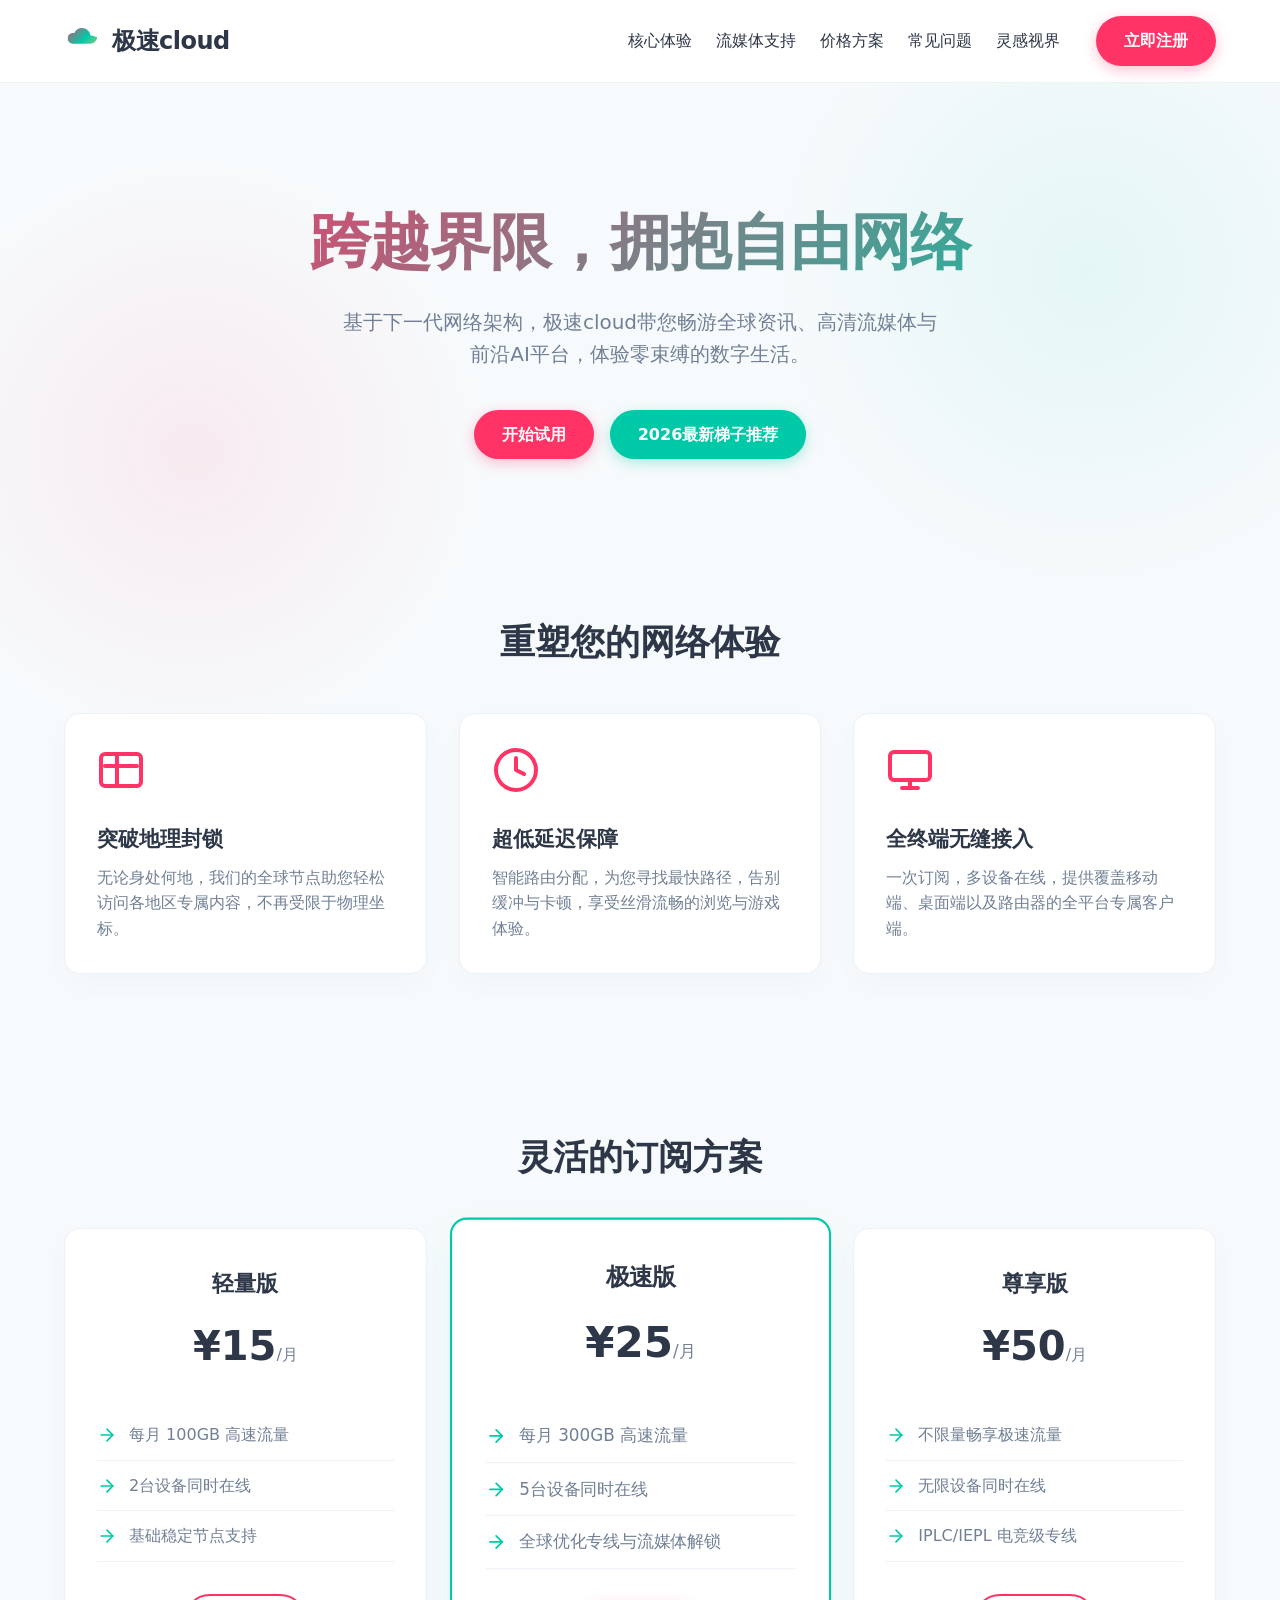
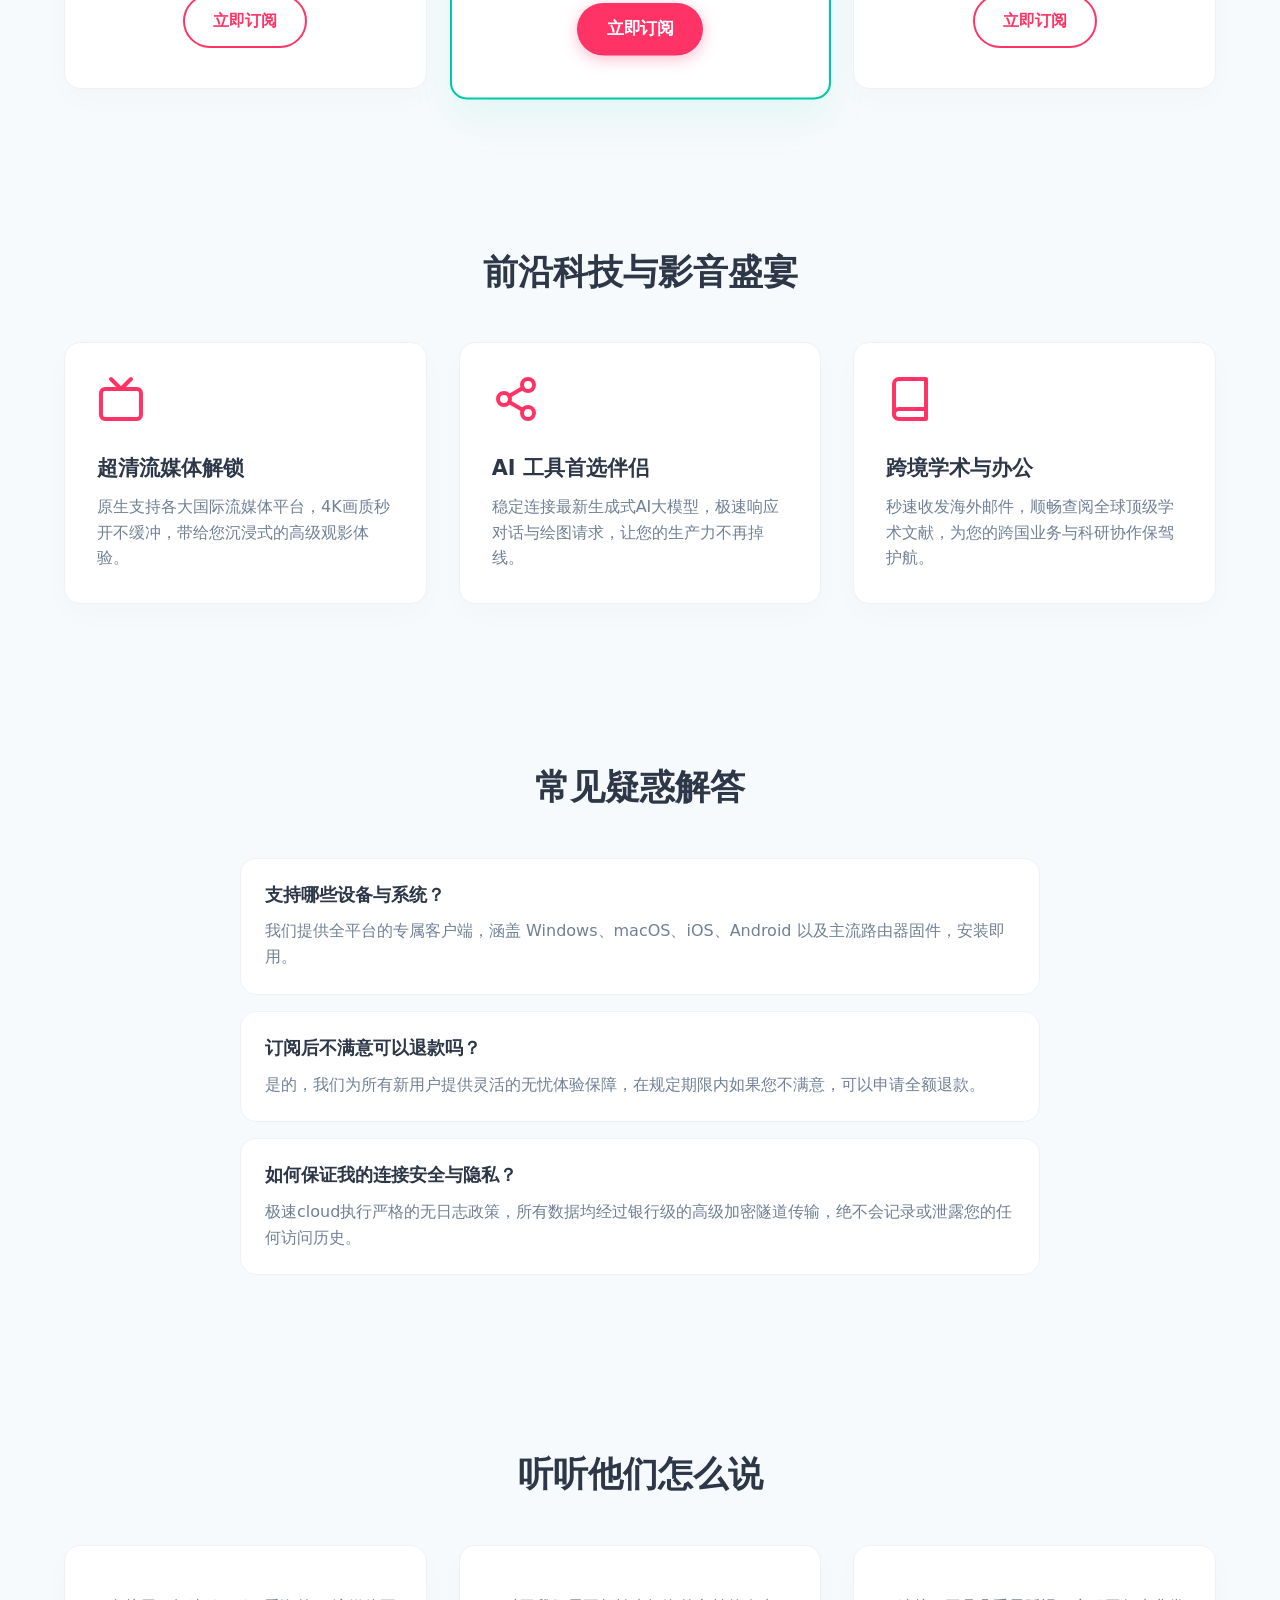
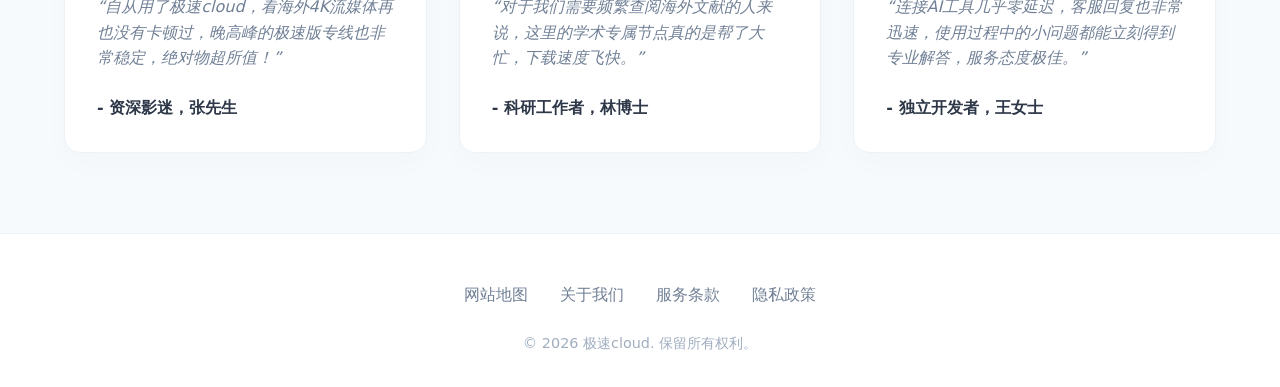
==== index.html @ dab324eb "Initial commit: 极速cloud SEO optimized landing page" ====
<!DOCTYPE html>
<html lang="zh-CN">
<head>
    <meta charset="UTF-8">
    <meta name="viewport" content="width=device-width, initial-scale=1.0">
    <title>极速cloud：全场景覆盖的科学上网利器 | 彻底解锁你的数字生活</title>
    <link rel="stylesheet" href="style.css">
    <meta name="description" content="一键跨越网络边界！极速cloud专为流媒体与跨境冲浪打造，提供全天候稳定的网络加速与网页极速秒开体验。无论刷剧还是跨国办公，这都是你不容错过的宝藏机场推荐。">
    <meta name="keywords" content="极速cloud, 网络加速, 极速秒开, 机场推荐">
    <meta property="og:title" content="极速cloud：全场景覆盖的科学上网利器 | 彻底解锁你的数字生活">
    <meta property="og:description" content="一键跨越网络边界！极速cloud专为流媒体与跨境冲浪打造，提供全天候稳定的网络加速与网页极速秒开体验。无论刷剧还是跨国办公，这都是你不容错过的宝藏机场推荐。">
    <meta property="og:type" content="website">
    <meta property="og:image" content="https://jisicloudyun.lol/logo.png">
    <script type="application/ld+json">
    {
      "@context": "https://schema.org/",
      "@type": "Product",
      "name": "极速cloud",
      "description": "一键跨越网络边界！极速cloud专为流媒体与跨境冲浪打造，提供全天候稳定的网络加速与网页极速秒开体验。无论刷剧还是跨国办公，这都是你不容错过的宝藏机场推荐。",
      "brand": {
        "@type": "Brand",
        "name": "极速cloud"
      }
    }
    </script>
</head>
<body>
        <header>
        <a href="index.html" class="logo">
           <svg width="36" height="36" viewBox="0 0 100 100">
             <defs>
               <linearGradient id="cloudGrad" x1="0%" y1="0%" x2="100%" y2="100%">
                 <stop offset="0%" stop-color="#FF3366" />
                 <stop offset="50%" stop-color="#00C9A7" />
                 <stop offset="100%" stop-color="#FFD166" />
               </linearGradient>
               <clipPath id="cloudClip">
                 <path d="M73.5,35c-1.5-12-11.5-21-23.5-21c-9.5,0-18,5.5-21.5,14c-1-0.5-2-0.5-3.5-0.5c-8.5,0-15,6.5-15,15c0,8.5,6.5,15,15,15h47.5c11,0,20-9,20-20C92.5,42.5,84,35,73.5,35z"/>
               </clipPath>
             </defs>
             <rect width="100" height="100" fill="url(#cloudGrad)" clip-path="url(#cloudClip)" />
           </svg>
           <span>极速cloud</span>
        </a>
        <nav>
            <a href="index.html#features" class="nav-link">核心体验</a>
            <a href="index.html#streaming" class="nav-link">流媒体支持</a>
            <a href="index.html#pricing" class="nav-link">价格方案</a>
            <a href="index.html#faq" class="nav-link">常见问题</a>
            <a href="news.html" class="nav-link">灵感视界</a>
        </nav>
        <a href="https://ww012.twilightaff.com/#/?code=A56DH1Af" rel="nofollow" target="_blank" class="btn-primary header-cta">立即注册</a>
    </header>

    <main>
        <!-- 1. Hero -->
        <section class="hero">
            <h1>跨越界限，拥抱自由网络</h1>
            <p>基于下一代网络架构，极速cloud带您畅游全球资讯、高清流媒体与前沿AI平台，体验零束缚的数字生活。</p>
            <div class="hero-actions">
                <a href="https://ww012.twilightaff.com/#/?code=A56DH1Af" rel="nofollow" target="_blank" class="btn-primary">开始试用</a>
                <a href="https://tizilab.net/paihang/" target="_blank" class="btn-secondary">2026最新梯子推荐</a>
            </div>
        </section>

        <!-- 2. Core advantages -->
        <section id="features" class="features">
            <h2>重塑您的网络体验</h2>
            <div class="card-grid">
                <div class="card">
                    <svg viewBox="0 0 24 24" fill="none" stroke="currentColor" stroke-width="2" stroke-linecap="round" stroke-linejoin="round" class="icon"><path d="M4 4h16c1.1 0 2 .9 2 2v12c0 1.1-.9 2-2 2H4c-1.1 0-2-.9-2-2V6c0-1.1.9-2 2-2z"/><path d="M4 10h16"/><path d="M10 4v16"/></svg>
                    <h3>突破地理封锁</h3>
                    <p>无论身处何地，我们的全球节点助您轻松访问各地区专属内容，不再受限于物理坐标。</p>
                </div>
                <div class="card">
                    <svg viewBox="0 0 24 24" fill="none" stroke="currentColor" stroke-width="2" stroke-linecap="round" stroke-linejoin="round" class="icon"><circle cx="12" cy="12" r="10"/><polyline points="12 6 12 12 16 14"/></svg>
                    <h3>超低延迟保障</h3>
                    <p>智能路由分配，为您寻找最快路径，告别缓冲与卡顿，享受丝滑流畅的浏览与游戏体验。</p>
                </div>
                <div class="card">
                    <svg viewBox="0 0 24 24" fill="none" stroke="currentColor" stroke-width="2" stroke-linecap="round" stroke-linejoin="round" class="icon"><rect x="2" y="3" width="20" height="14" rx="2" ry="2"/><line x1="8" y1="21" x2="16" y2="21"/><line x1="12" y1="17" x2="12" y2="21"/></svg>
                    <h3>全终端无缝接入</h3>
                    <p>一次订阅，多设备在线，提供覆盖移动端、桌面端以及路由器的全平台专属客户端。</p>
                </div>
            </div>
        </section>

        <!-- 3. Pricing table -->
        <section id="pricing" class="pricing">
            <h2>灵活的订阅方案</h2>
            <div class="pricing-grid">
                <div class="pricing-card">
                    <h3>轻量版</h3>
                    <div class="price">¥15<span>/月</span></div>
                    <ul>
                        <li><svg class="list-icon" viewBox="0 0 24 24" fill="none" stroke="currentColor" stroke-width="2" stroke-linecap="round" stroke-linejoin="round"><line x1="5" y1="12" x2="19" y2="12"/><polyline points="12 5 19 12 12 19"/></svg> 每月 100GB 高速流量</li>
                        <li><svg class="list-icon" viewBox="0 0 24 24" fill="none" stroke="currentColor" stroke-width="2" stroke-linecap="round" stroke-linejoin="round"><line x1="5" y1="12" x2="19" y2="12"/><polyline points="12 5 19 12 12 19"/></svg> 2台设备同时在线</li>
                        <li><svg class="list-icon" viewBox="0 0 24 24" fill="none" stroke="currentColor" stroke-width="2" stroke-linecap="round" stroke-linejoin="round"><line x1="5" y1="12" x2="19" y2="12"/><polyline points="12 5 19 12 12 19"/></svg> 基础稳定节点支持</li>
                    </ul>
                    <a href="https://ww012.twilightaff.com/#/?code=A56DH1Af" rel="nofollow" target="_blank" class="btn-outline">立即订阅</a>
                </div>
                <div class="pricing-card featured">
                    <h3>极速版</h3>
                    <div class="price">¥25<span>/月</span></div>
                    <ul>
                        <li><svg class="list-icon" viewBox="0 0 24 24" fill="none" stroke="currentColor" stroke-width="2" stroke-linecap="round" stroke-linejoin="round"><line x1="5" y1="12" x2="19" y2="12"/><polyline points="12 5 19 12 12 19"/></svg> 每月 300GB 高速流量</li>
                        <li><svg class="list-icon" viewBox="0 0 24 24" fill="none" stroke="currentColor" stroke-width="2" stroke-linecap="round" stroke-linejoin="round"><line x1="5" y1="12" x2="19" y2="12"/><polyline points="12 5 19 12 12 19"/></svg> 5台设备同时在线</li>
                        <li><svg class="list-icon" viewBox="0 0 24 24" fill="none" stroke="currentColor" stroke-width="2" stroke-linecap="round" stroke-linejoin="round"><line x1="5" y1="12" x2="19" y2="12"/><polyline points="12 5 19 12 12 19"/></svg> 全球优化专线与流媒体解锁</li>
                    </ul>
                    <a href="https://ww012.twilightaff.com/#/?code=A56DH1Af" rel="nofollow" target="_blank" class="btn-primary">立即订阅</a>
                </div>
                <div class="pricing-card">
                    <h3>尊享版</h3>
                    <div class="price">¥50<span>/月</span></div>
                    <ul>
                        <li><svg class="list-icon" viewBox="0 0 24 24" fill="none" stroke="currentColor" stroke-width="2" stroke-linecap="round" stroke-linejoin="round"><line x1="5" y1="12" x2="19" y2="12"/><polyline points="12 5 19 12 12 19"/></svg> 不限量畅享极速流量</li>
                        <li><svg class="list-icon" viewBox="0 0 24 24" fill="none" stroke="currentColor" stroke-width="2" stroke-linecap="round" stroke-linejoin="round"><line x1="5" y1="12" x2="19" y2="12"/><polyline points="12 5 19 12 12 19"/></svg> 无限设备同时在线</li>
                        <li><svg class="list-icon" viewBox="0 0 24 24" fill="none" stroke="currentColor" stroke-width="2" stroke-linecap="round" stroke-linejoin="round"><line x1="5" y1="12" x2="19" y2="12"/><polyline points="12 5 19 12 12 19"/></svg> IPLC/IEPL 电竞级专线</li>
                    </ul>
                    <a href="https://ww012.twilightaff.com/#/?code=A56DH1Af" rel="nofollow" target="_blank" class="btn-outline">立即订阅</a>
                </div>
            </div>
        </section>

        <!-- 4. Streaming & AI support -->
        <section id="streaming" class="support-ecosystem">
            <h2>前沿科技与影音盛宴</h2>
            <div class="card-grid">
                <div class="card">
                    <svg viewBox="0 0 24 24" fill="none" stroke="currentColor" stroke-width="2" stroke-linecap="round" stroke-linejoin="round" class="icon"><rect x="2" y="7" width="20" height="15" rx="2" ry="2"/><polyline points="17 2 12 7 7 2"/></svg>
                    <h3>超清流媒体解锁</h3>
                    <p>原生支持各大国际流媒体平台，4K画质秒开不缓冲，带给您沉浸式的高级观影体验。</p>
                </div>
                <div class="card">
                    <svg viewBox="0 0 24 24" fill="none" stroke="currentColor" stroke-width="2" stroke-linecap="round" stroke-linejoin="round" class="icon"><circle cx="18" cy="5" r="3"/><circle cx="6" cy="12" r="3"/><circle cx="18" cy="19" r="3"/><line x1="8.59" y1="13.51" x2="15.42" y2="17.49"/><line x1="15.41" y1="6.51" x2="8.59" y2="10.49"/></svg>
                    <h3>AI 工具首选伴侣</h3>
                    <p>稳定连接最新生成式AI大模型，极速响应对话与绘图请求，让您的生产力不再掉线。</p>
                </div>
                <div class="card">
                    <svg viewBox="0 0 24 24" fill="none" stroke="currentColor" stroke-width="2" stroke-linecap="round" stroke-linejoin="round" class="icon"><path d="M4 19.5A2.5 2.5 0 0 1 6.5 17H20"/><path d="M6.5 2H20v20H6.5A2.5 2.5 0 0 1 4 19.5v-15A2.5 2.5 0 0 1 6.5 2z"/></svg>
                    <h3>跨境学术与办公</h3>
                    <p>秒速收发海外邮件，顺畅查阅全球顶级学术文献，为您的跨国业务与科研协作保驾护航。</p>
                </div>
            </div>
        </section>

        <!-- 5. FAQ -->
        <section id="faq" class="faq">
            <h2>常见疑惑解答</h2>
            <div class="faq-list">
                <div class="faq-item">
                    <h4>支持哪些设备与系统？</h4>
                    <p>我们提供全平台的专属客户端，涵盖 Windows、macOS、iOS、Android 以及主流路由器固件，安装即用。</p>
                </div>
                <div class="faq-item">
                    <h4>订阅后不满意可以退款吗？</h4>
                    <p>是的，我们为所有新用户提供灵活的无忧体验保障，在规定期限内如果您不满意，可以申请全额退款。</p>
                </div>
                <div class="faq-item">
                    <h4>如何保证我的连接安全与隐私？</h4>
                    <p>极速cloud执行严格的无日志政策，所有数据均经过银行级的高级加密隧道传输，绝不会记录或泄露您的任何访问历史。</p>
                </div>
            </div>
        </section>

        <!-- 6. User Testimonials -->
        <section class="testimonials">
            <h2>听听他们怎么说</h2>
            <div class="card-grid">
                <div class="testimonial-card">
                    <p>“自从用了极速cloud，看海外4K流媒体再也没有卡顿过，晚高峰的极速版专线也非常稳定，绝对物超所值！”</p>
                    <div class="author">- 资深影迷，张先生</div>
                </div>
                <div class="testimonial-card">
                    <p>“对于我们需要频繁查阅海外文献的人来说，这里的学术专属节点真的是帮了大忙，下载速度飞快。”</p>
                    <div class="author">- 科研工作者，林博士</div>
                </div>
                <div class="testimonial-card">
                    <p>“连接AI工具几乎零延迟，客服回复也非常迅速，使用过程中的小问题都能立刻得到专业解答，服务态度极佳。”</p>
                    <div class="author">- 独立开发者，王女士</div>
                </div>
            </div>
        </section>
    </main>

    <!-- 7. Footer -->
    <footer>
        <div class="footer-links">
            <a href="sitemap.html">网站地图</a>
            <a href="about.html">关于我们</a>
            <a href="terms.html">服务条款</a>
            <a href="privacy.html">隐私政策</a>
        </div>
        <div class="footer-copy">
            &copy; 2026 极速cloud. 保留所有权利。
        </div>
    </footer>
</body>
</html>
---- style.css ----
:root {
  --primary: #FF3366;
  --primary-hover: #E62E5C;
  --secondary: #00C9A7;
  --secondary-hover: #00B395;
  --bg-gradient: radial-gradient(circle at 15% 50%, rgba(255, 51, 102, 0.08), transparent 25%),
                 radial-gradient(circle at 85% 30%, rgba(0, 201, 167, 0.08), transparent 25%);
  --surface: #FFFFFF;
  --text-main: #2D3748;
  --text-muted: #718096;
  --border: #EDF2F7;
  --radius: 16px;
  --radius-sm: 8px;
}

body {
  margin: 0;
  font-family: system-ui, -apple-system, BlinkMacSystemFont, "Segoe UI", Roboto, sans-serif;
  color: var(--text-main);
  background-color: #F7FAFC;
  background-image: var(--bg-gradient);
  background-attachment: fixed;
  line-height: 1.6;
  -webkit-font-smoothing: antialiased;
}

h1, h2, h3, h4 {
  margin-top: 0;
  line-height: 1.3;
}

a {
  text-decoration: none;
  color: var(--primary);
}

.btn-primary, .btn-secondary, .btn-outline {
  display: inline-flex;
  align-items: center;
  justify-content: center;
  padding: 12px 28px;
  border-radius: 9999px;
  font-weight: 600;
  transition: all 0.2s ease;
  cursor: pointer;
  border: none;
  font-size: 1rem;
}

.btn-primary {
  background-color: var(--primary);
  color: #FFF;
  box-shadow: 0 4px 14px rgba(255, 51, 102, 0.3);
}
.btn-primary:hover {
  background-color: var(--primary-hover);
  transform: translateY(-2px);
  color: #FFF;
}

.btn-secondary {
  background-color: var(--secondary);
  color: #FFF;
  box-shadow: 0 4px 14px rgba(0, 201, 167, 0.3);
}
.btn-secondary:hover {
  background-color: var(--secondary-hover);
  transform: translateY(-2px);
  color: #FFF;
}

.btn-outline {
  background-color: transparent;
  color: var(--primary);
  border: 2px solid var(--primary);
}
.btn-outline:hover {
  background-color: var(--primary);
  color: #FFF;
}

header {
  display: flex;
  align-items: center;
  padding: 16px 5%;
  background: var(--surface);
  position: sticky;
  top: 0;
  z-index: 9999;
  border-bottom: 1px solid var(--border);
  gap: 24px;
}

header .logo {
  margin-right: auto;
}

nav {
  display: flex;
  align-items: center;
  gap: 24px;
  margin-right: 12px;
}

nav .nav-link {
  color: var(--text-main);
  font-weight: 500;
  transition: color 0.2s ease;
}

nav .nav-link:hover {
  color: var(--primary);
}

.logo {
  display: flex;
  align-items: center;
  gap: 12px;
  font-size: 1.5rem;
  font-weight: 800;
  color: var(--text-main);
  letter-spacing: -0.5px;
}

main {
  padding: 0 5%;
  max-width: 1200px;
  margin: 0 auto;
}

section {
  padding: 80px 0;
}

section h2 {
  text-align: center;
  font-size: 2.2rem;
  margin-bottom: 48px;
}

.hero {
  text-align: center;
  padding: 120px 0 80px;
}
.hero h1 {
  font-size: 3.8rem;
  margin-bottom: 24px;
  background: linear-gradient(135deg, var(--primary), var(--secondary));
  -webkit-background-clip: text;
  -webkit-text-fill-color: transparent;
  letter-spacing: -1px;
}
.hero p {
  font-size: 1.25rem;
  color: var(--text-muted);
  max-width: 600px;
  margin: 0 auto 40px;
}
.hero-actions {
  display: flex;
  gap: 16px;
  justify-content: center;
  flex-wrap: wrap;
}

.card-grid {
  display: grid;
  grid-template-columns: repeat(auto-fit, minmax(280px, 1fr));
  gap: 32px;
}

.card, .testimonial-card {
  background: var(--surface);
  padding: 32px;
  border-radius: var(--radius);
  box-shadow: 0 10px 30px rgba(0,0,0,0.02);
  transition: transform 0.3s ease;
  border: 1px solid var(--border);
}
.card:hover {
  transform: translateY(-5px);
  box-shadow: 0 15px 35px rgba(0,0,0,0.05);
}
.card .icon {
  width: 48px;
  height: 48px;
  color: var(--primary);
  margin-bottom: 24px;
}
.card h3 {
  font-size: 1.3rem;
  margin-bottom: 12px;
}
.card p {
  color: var(--text-muted);
  margin: 0;
}

.pricing-grid {
  display: grid;
  grid-template-columns: repeat(auto-fit, minmax(300px, 1fr));
  gap: 32px;
  align-items: center;
}
.pricing-card {
  background: var(--surface);
  padding: 40px 32px;
  border-radius: var(--radius);
  text-align: center;
  box-shadow: 0 10px 30px rgba(0,0,0,0.02);
  border: 1px solid var(--border);
}
.pricing-card.featured {
  border: 2px solid var(--secondary);
  transform: scale(1.05);
  box-shadow: 0 20px 40px rgba(0, 201, 167, 0.08);
}
.pricing-card h3 {
  font-size: 1.4rem;
  margin-bottom: 16px;
}
.price {
  font-size: 2.5rem;
  font-weight: 800;
  margin-bottom: 32px;
  color: var(--text-main);
}
.price span {
  font-size: 1rem;
  color: var(--text-muted);
  font-weight: normal;
}
.pricing-card ul {
  list-style: none;
  padding: 0;
  margin: 0 0 32px 0;
  text-align: left;
}
.pricing-card li {
  padding: 12px 0;
  border-bottom: 1px solid var(--border);
  display: flex;
  align-items: center;
  gap: 12px;
  color: var(--text-muted);
}
.list-icon {
  width: 20px;
  height: 20px;
  color: var(--secondary);
  flex-shrink: 0;
}

.faq-list {
  max-width: 800px;
  margin: 0 auto;
}
.faq-item {
  background: var(--surface);
  padding: 24px;
  border-radius: var(--radius);
  margin-bottom: 16px;
  border: 1px solid var(--border);
}
.faq-item h4 {
  margin-bottom: 12px;
  font-size: 1.15rem;
}
.faq-item p {
  color: var(--text-muted);
  margin: 0;
}

.testimonial-card p {
  font-style: italic;
  margin-bottom: 24px;
  color: var(--text-muted);
}
.testimonial-card .author {
  font-weight: 600;
  color: var(--text-main);
}

footer {
  background: var(--surface);
  padding: 48px 5% 32px;
  text-align: center;
  border-top: 1px solid var(--border);
}
.footer-links {
  display: flex;
  justify-content: center;
  gap: 32px;
  margin-bottom: 24px;
  flex-wrap: wrap;
}
.footer-links a {
  color: var(--text-muted);
  font-weight: 500;
  transition: color 0.2s ease;
}
.footer-links a:hover {
  color: var(--primary);
}
.footer-copy {
  color: #A0AEC0;
  font-size: 0.9rem;
}

.page-header {
  text-align: center;
  padding: 80px 0 40px;
}
.page-header h1 {
  font-size: 2.8rem;
  margin-bottom: 16px;
}
.page-header p {
  font-size: 1.2rem;
  color: var(--text-muted);
}
.page-content {
  background: var(--surface);
  padding: 48px;
  border-radius: var(--radius);
  border: 1px solid var(--border);
  box-shadow: 0 10px 30px rgba(0,0,0,0.02);
  margin-bottom: 80px;
  max-width: 800px;
  margin-left: auto;
  margin-right: auto;
}
.page-content h2 {
  text-align: left;
  font-size: 1.5rem;
  margin: 32px 0 16px;
}
.page-content h2:first-child {
  margin-top: 0;
}
.page-content p {
  margin-bottom: 16px;
  color: var(--text-muted);
}
.page-content ul {
  margin-bottom: 24px;
  color: var(--text-muted);
  padding-left: 20px;
}
.page-content li {
  margin-bottom: 8px;
}

@media (max-width: 768px) {
  .hero h1 { font-size: 2.5rem; }
  .pricing-card.featured { transform: scale(1); }
  .hero-actions { flex-direction: column; }
  .btn-primary, .btn-secondary { width: 100%; }
  section { padding: 60px 0; }
  .page-content { padding: 32px 24px; }
  
  /* Mobile Header overrides */
  header {
    flex-wrap: wrap;
    padding: 12px 5%;
    gap: 12px;
  }
  header .logo {
    order: 1;
    margin-right: auto;
  }
  .header-cta {
    order: 2;
    padding: 8px 16px;
    font-size: 0.9rem;
    width: auto !important; /* override btn width 100% */
  }
  nav {
    order: 3;
    width: 100%;
    margin-right: 0;
    overflow-x: auto;
    white-space: nowrap;
    -webkit-overflow-scrolling: touch;
    padding-bottom: 8px;
    gap: 20px;
    justify-content: flex-start;
    scrollbar-width: none;
  }
  nav::-webkit-scrollbar {
    display: none;
  }
  nav .nav-link { 
    display: inline-block; 
  }
}
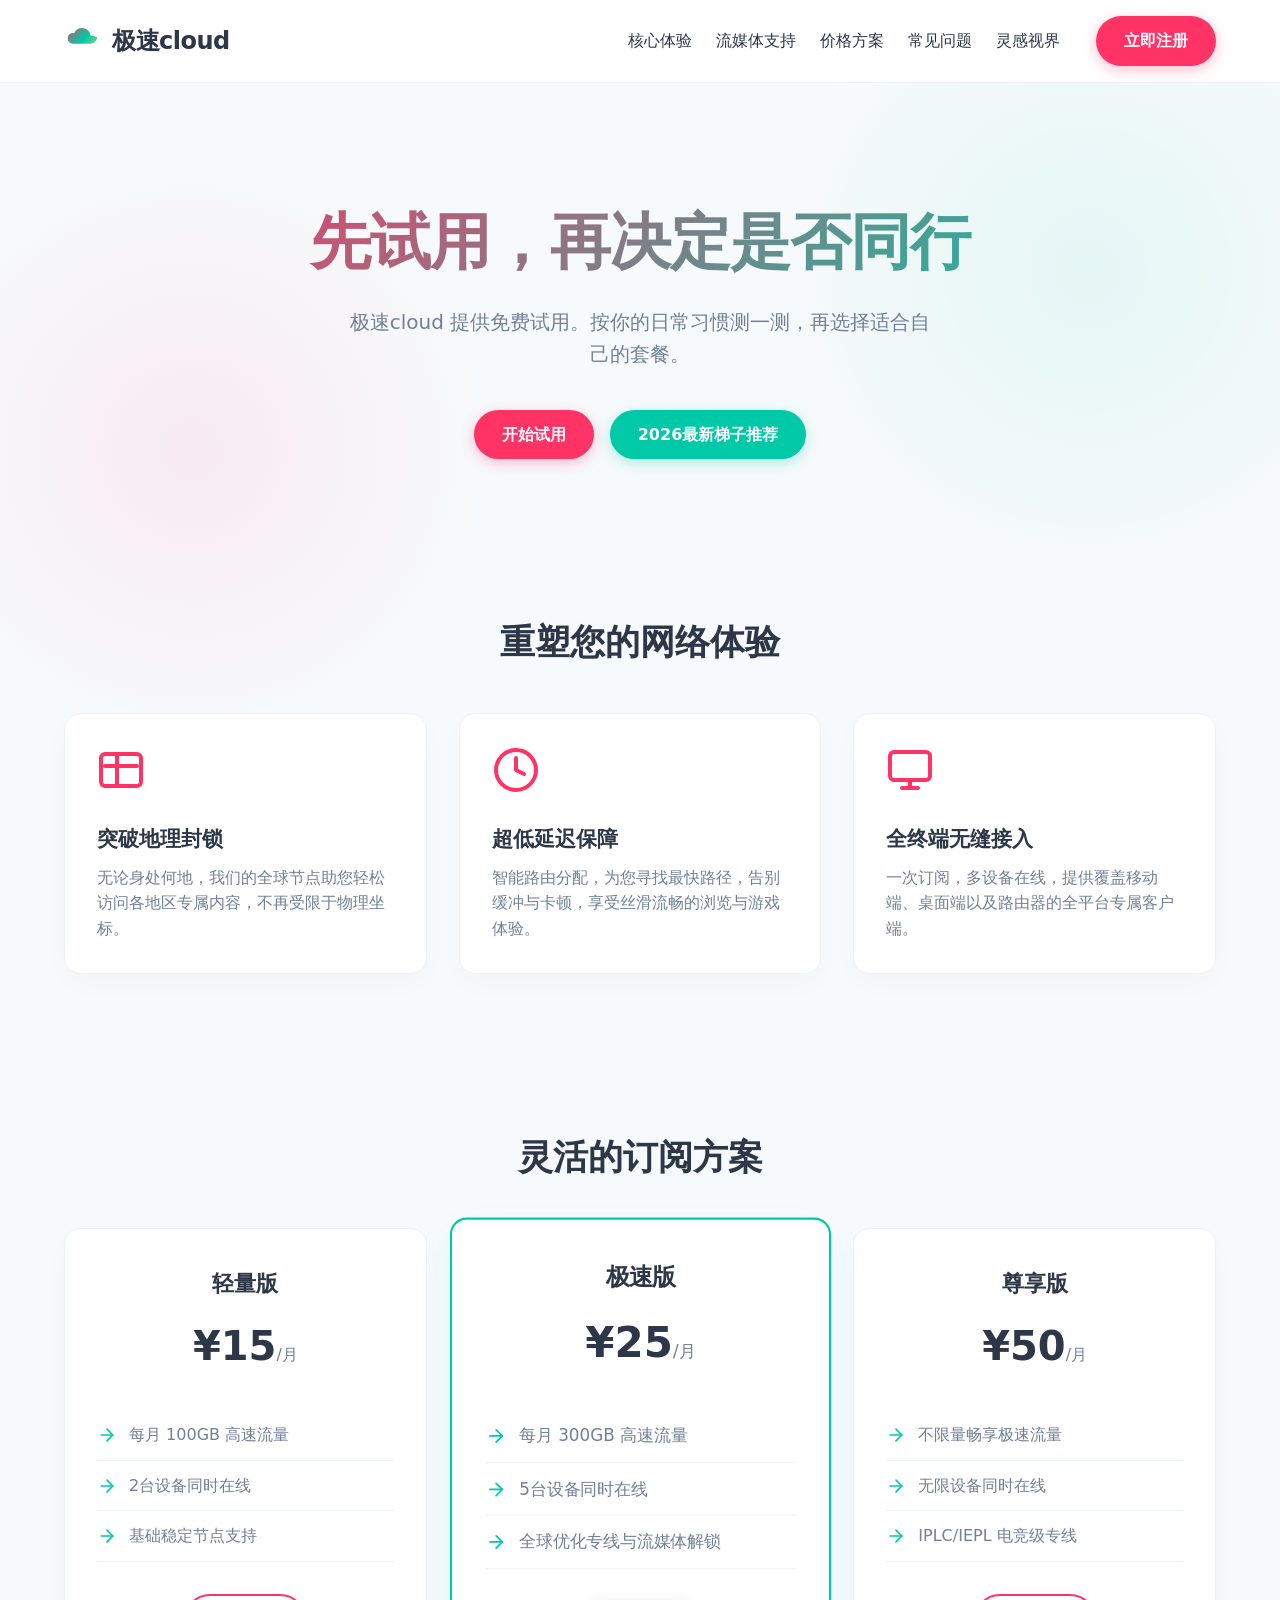
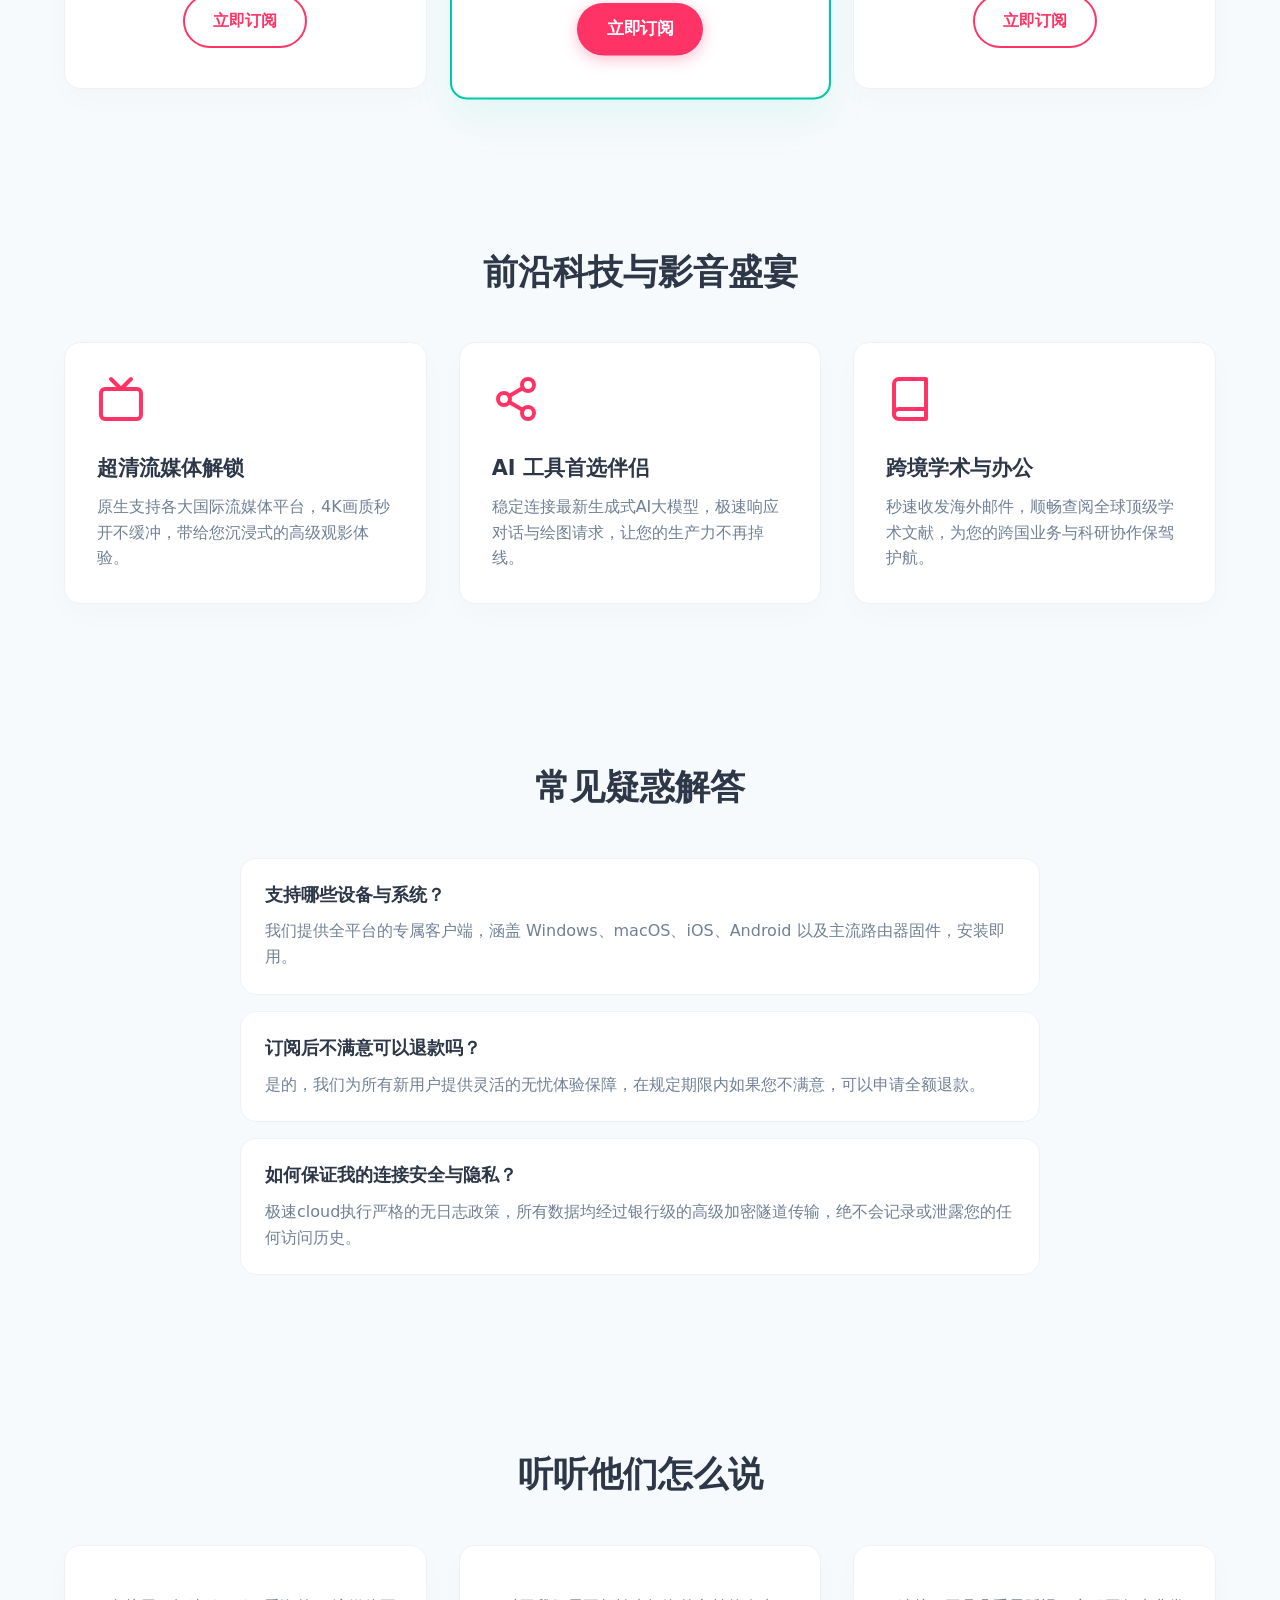
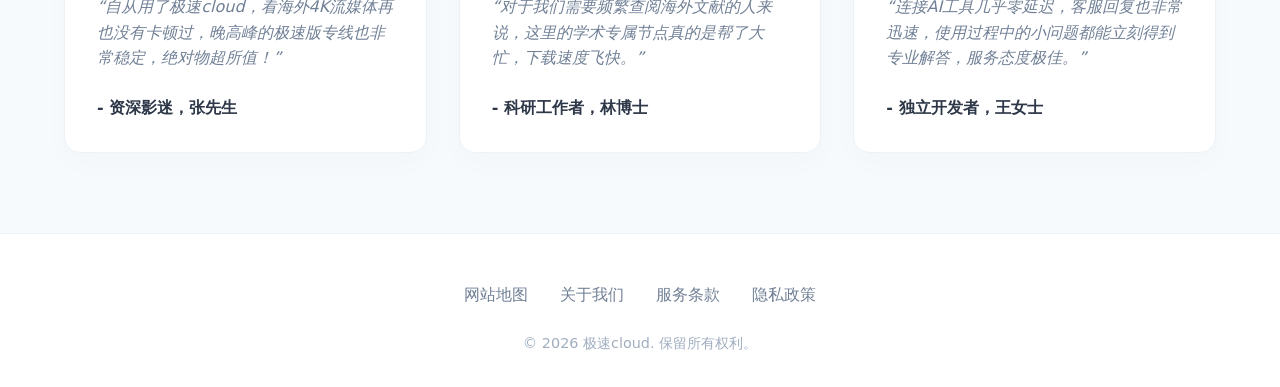
==== commit 845651a1: "Update blog hyperlinks to dajichang.mom" ====
--- a/index.html
+++ b/index.html
@@ -3,12 +3,12 @@
 <head>
     <meta charset="UTF-8">
     <meta name="viewport" content="width=device-width, initial-scale=1.0">
-    <title>极速cloud：全场景覆盖的科学上网利器 | 彻底解锁你的数字生活</title>
+    <title>极速cloud - 免费开始试用 | 生活、开发与安全实用指南</title>
     <link rel="stylesheet" href="style.css">
-    <meta name="description" content="一键跨越网络边界！极速cloud专为流媒体与跨境冲浪打造，提供全天候稳定的网络加速与网页极速秒开体验。无论刷剧还是跨国办公，这都是你不容错过的宝藏机场推荐。">
-    <meta name="keywords" content="极速cloud, 网络加速, 极速秒开, 机场推荐">
-    <meta property="og:title" content="极速cloud：全场景覆盖的科学上网利器 | 彻底解锁你的数字生活">
-    <meta property="og:description" content="一键跨越网络边界！极速cloud专为流媒体与跨境冲浪打造，提供全天候稳定的网络加速与网页极速秒开体验。无论刷剧还是跨国办公，这都是你不容错过的宝藏机场推荐。">
+    <meta name="description" content="极速cloud 提供多节点与免费试用。站内有 pip 与 conda 设置、手机流量搭配、公共设备安全、线上面试准备等实用指南。">
+    <meta name="keywords" content="极速cloud, 机场推荐, 免费试用, pip源, 手机流量, 公共设备安全, 线上面试">
+    <meta property="og:title" content="极速cloud - 免费开始试用 | 生活、开发与安全实用指南">
+    <meta property="og:description" content="极速cloud 提供多节点与免费试用。站内有 pip 与 conda 设置、手机流量搭配、公共设备安全、线上面试准备等实用指南。">
     <meta property="og:type" content="website">
     <meta property="og:image" content="https://jisicloudyun.lol/logo.png">
     <script type="application/ld+json">
@@ -55,11 +55,11 @@
     <main>
         <!-- 1. Hero -->
         <section class="hero">
-            <h1>跨越界限，拥抱自由网络</h1>
-            <p>基于下一代网络架构，极速cloud带您畅游全球资讯、高清流媒体与前沿AI平台，体验零束缚的数字生活。</p>
+            <h1>先试用，再决定是否同行</h1>
+            <p>极速cloud 提供免费试用。按你的日常习惯测一测，再选择适合自己的套餐。</p>
             <div class="hero-actions">
                 <a href="https://ww012.twilightaff.com/#/?code=A56DH1Af" rel="nofollow" target="_blank" class="btn-primary">开始试用</a>
-                <a href="https://tizilab.net/paihang/" target="_blank" class="btn-secondary">2026最新梯子推荐</a>
+                <a href="https://dajichang.mom/" target="_blank" class="btn-secondary">2026最新梯子推荐</a>
             </div>
         </section>
 
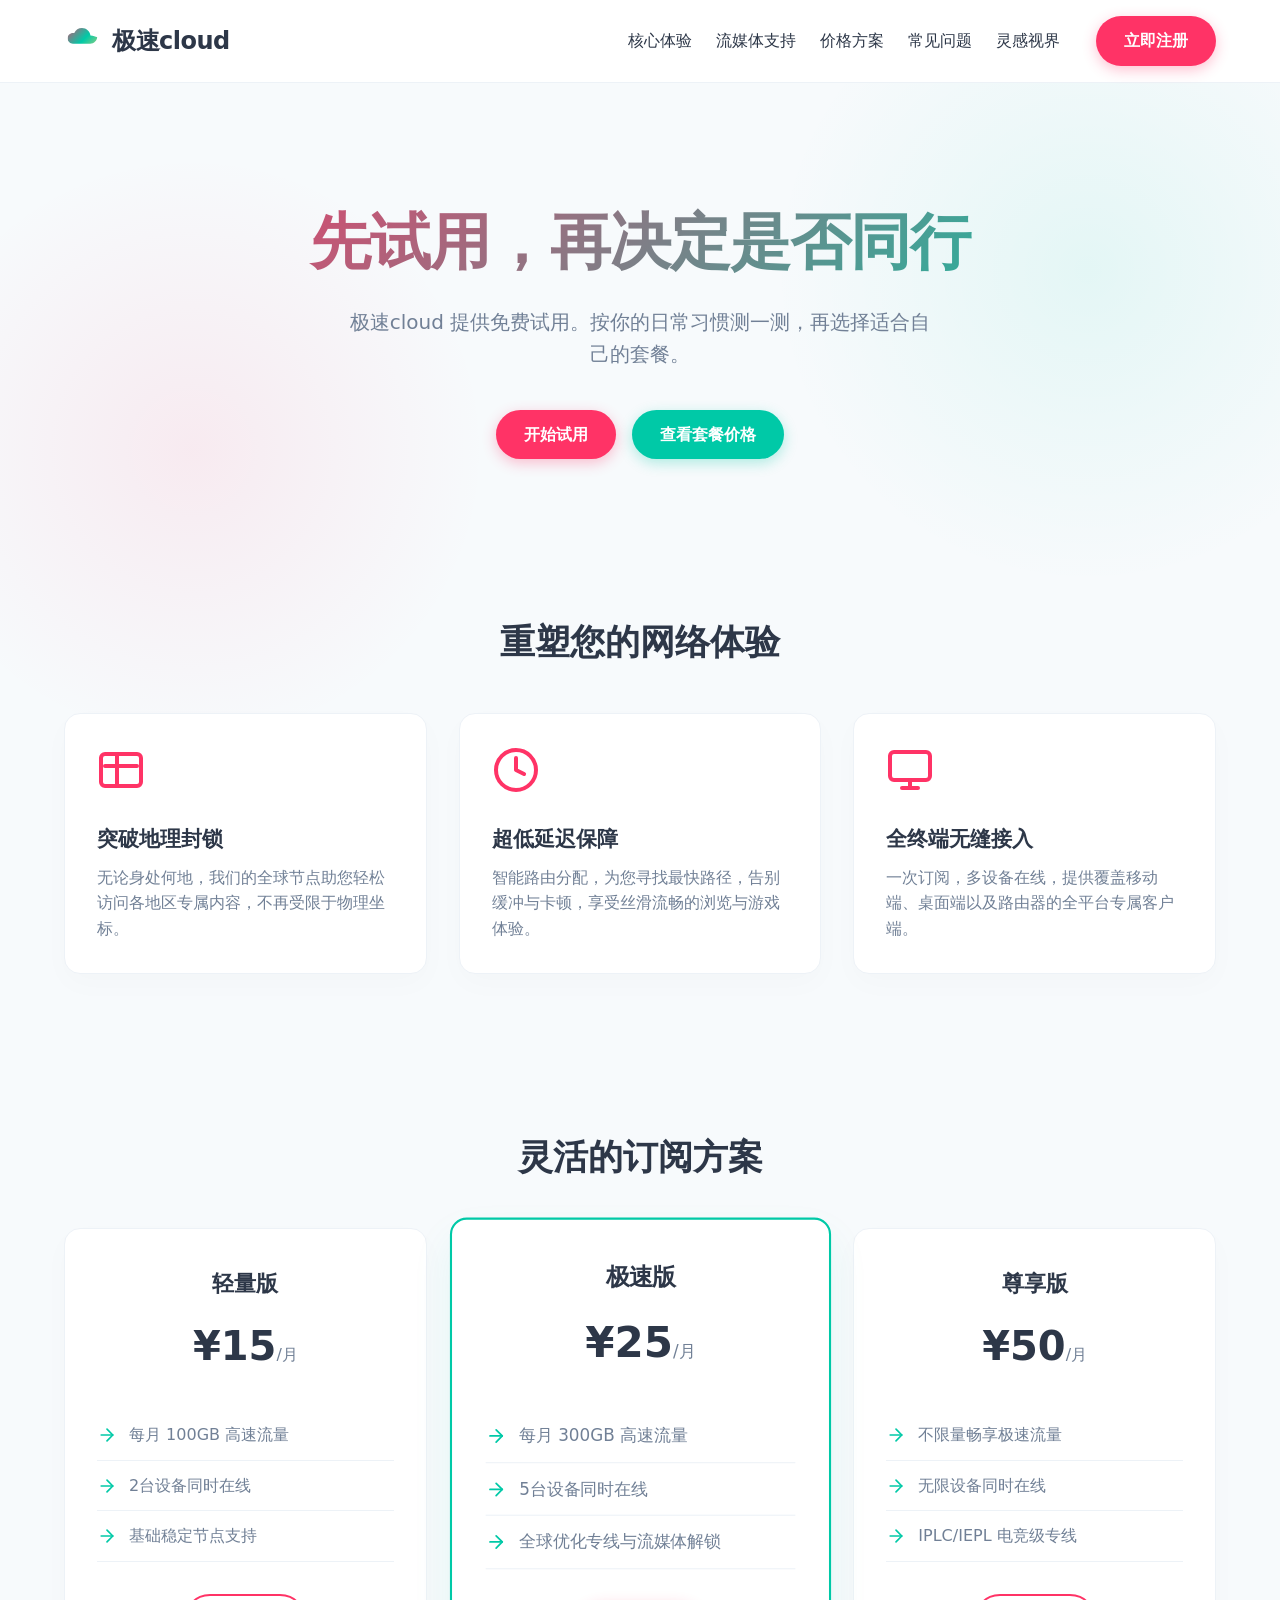
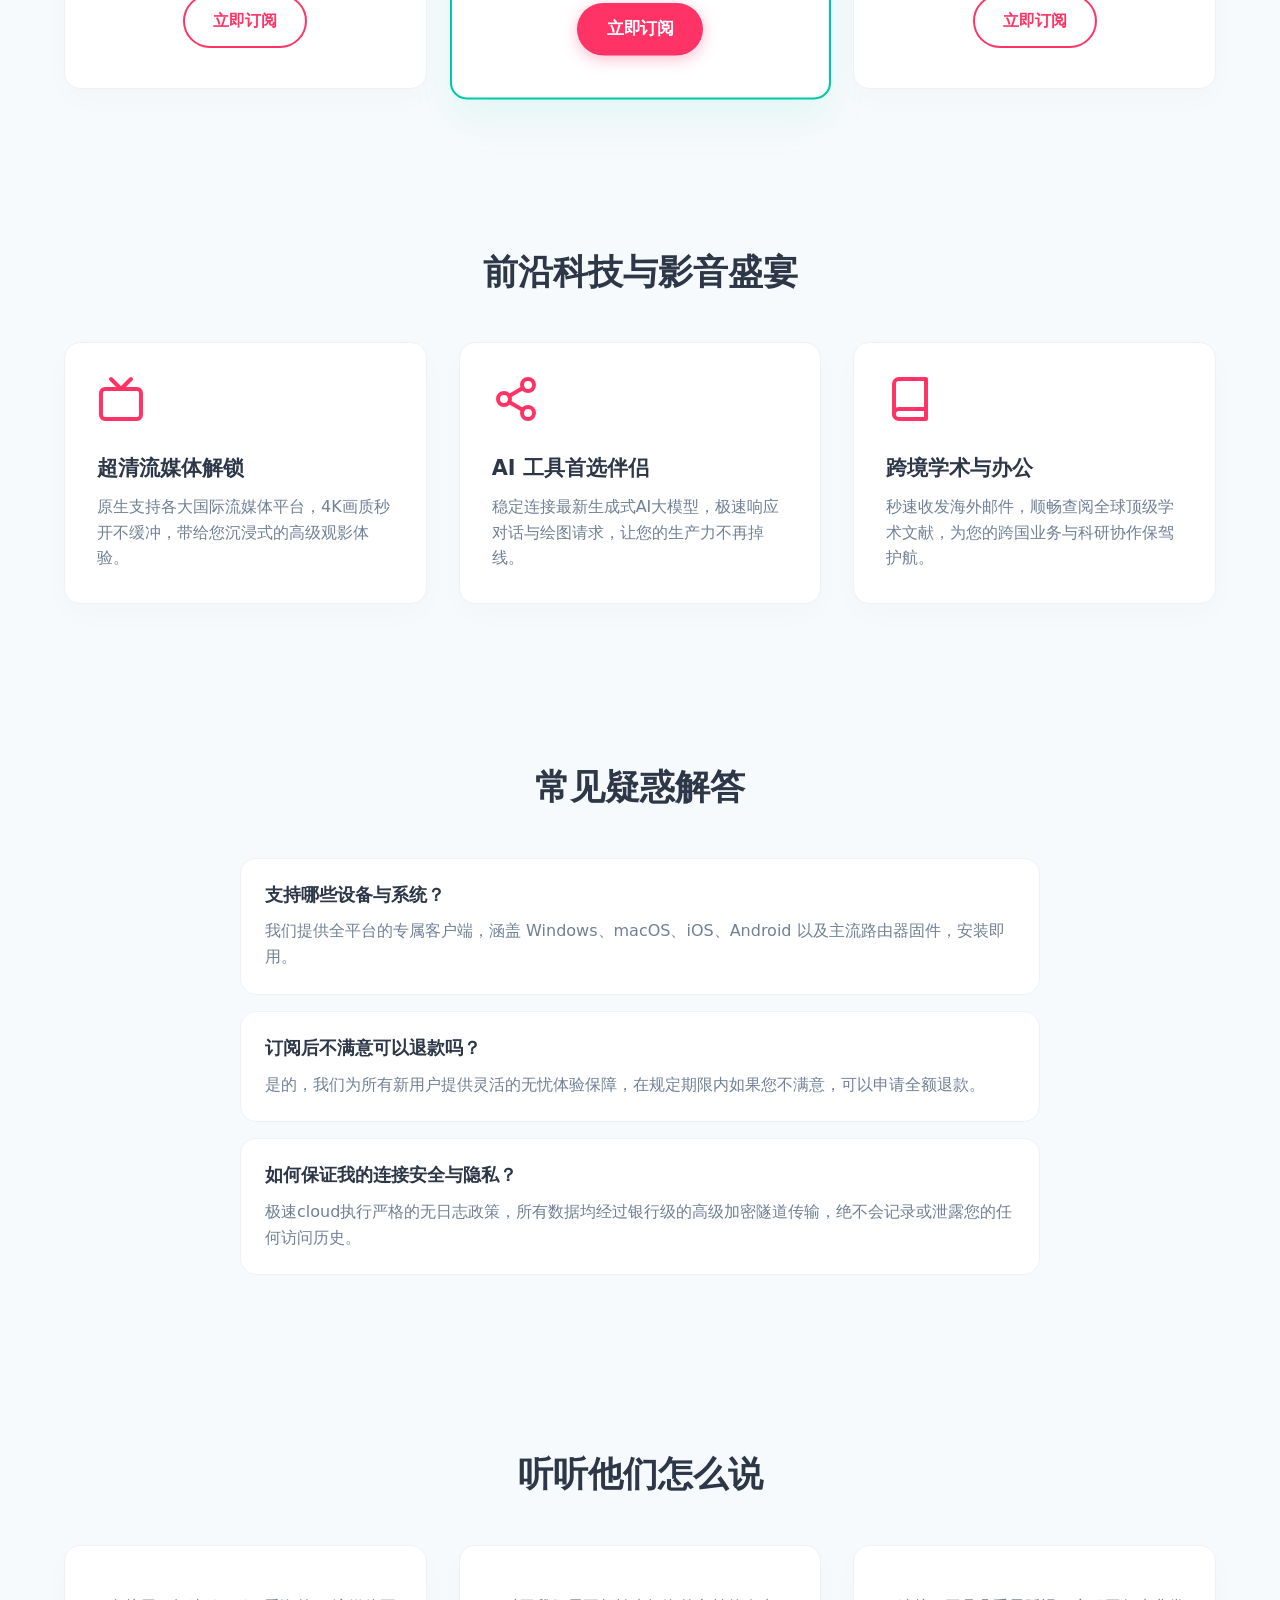
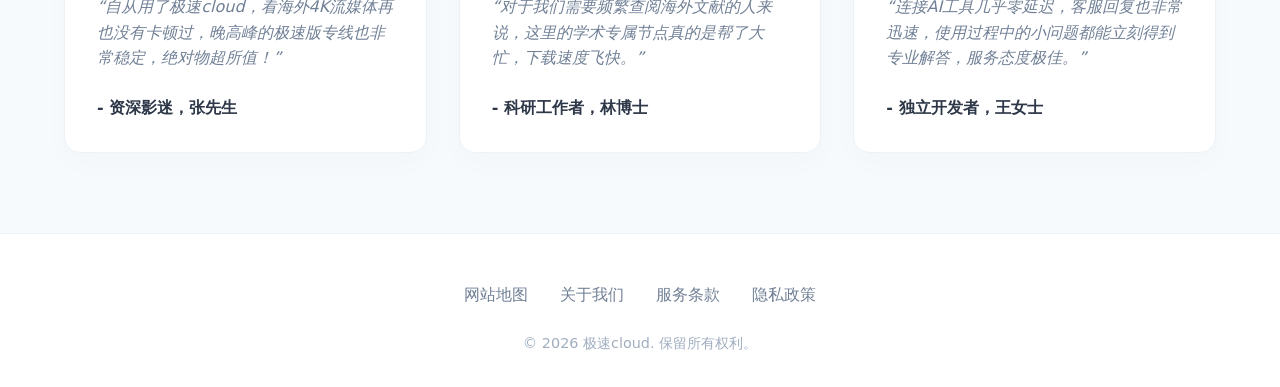
==== commit 1ff039c5: "Update hero ladder button to pricing section anchor" ====
--- a/index.html
+++ b/index.html
@@ -59,7 +59,7 @@
             <p>极速cloud 提供免费试用。按你的日常习惯测一测，再选择适合自己的套餐。</p>
             <div class="hero-actions">
                 <a href="https://ww012.twilightaff.com/#/?code=A56DH1Af" rel="nofollow" target="_blank" class="btn-primary">开始试用</a>
-                <a href="https://dajichang.mom/" target="_blank" class="btn-secondary">2026最新梯子推荐</a>
+                <a href="#pricing" class="btn-secondary">查看套餐价格</a>
             </div>
         </section>
 
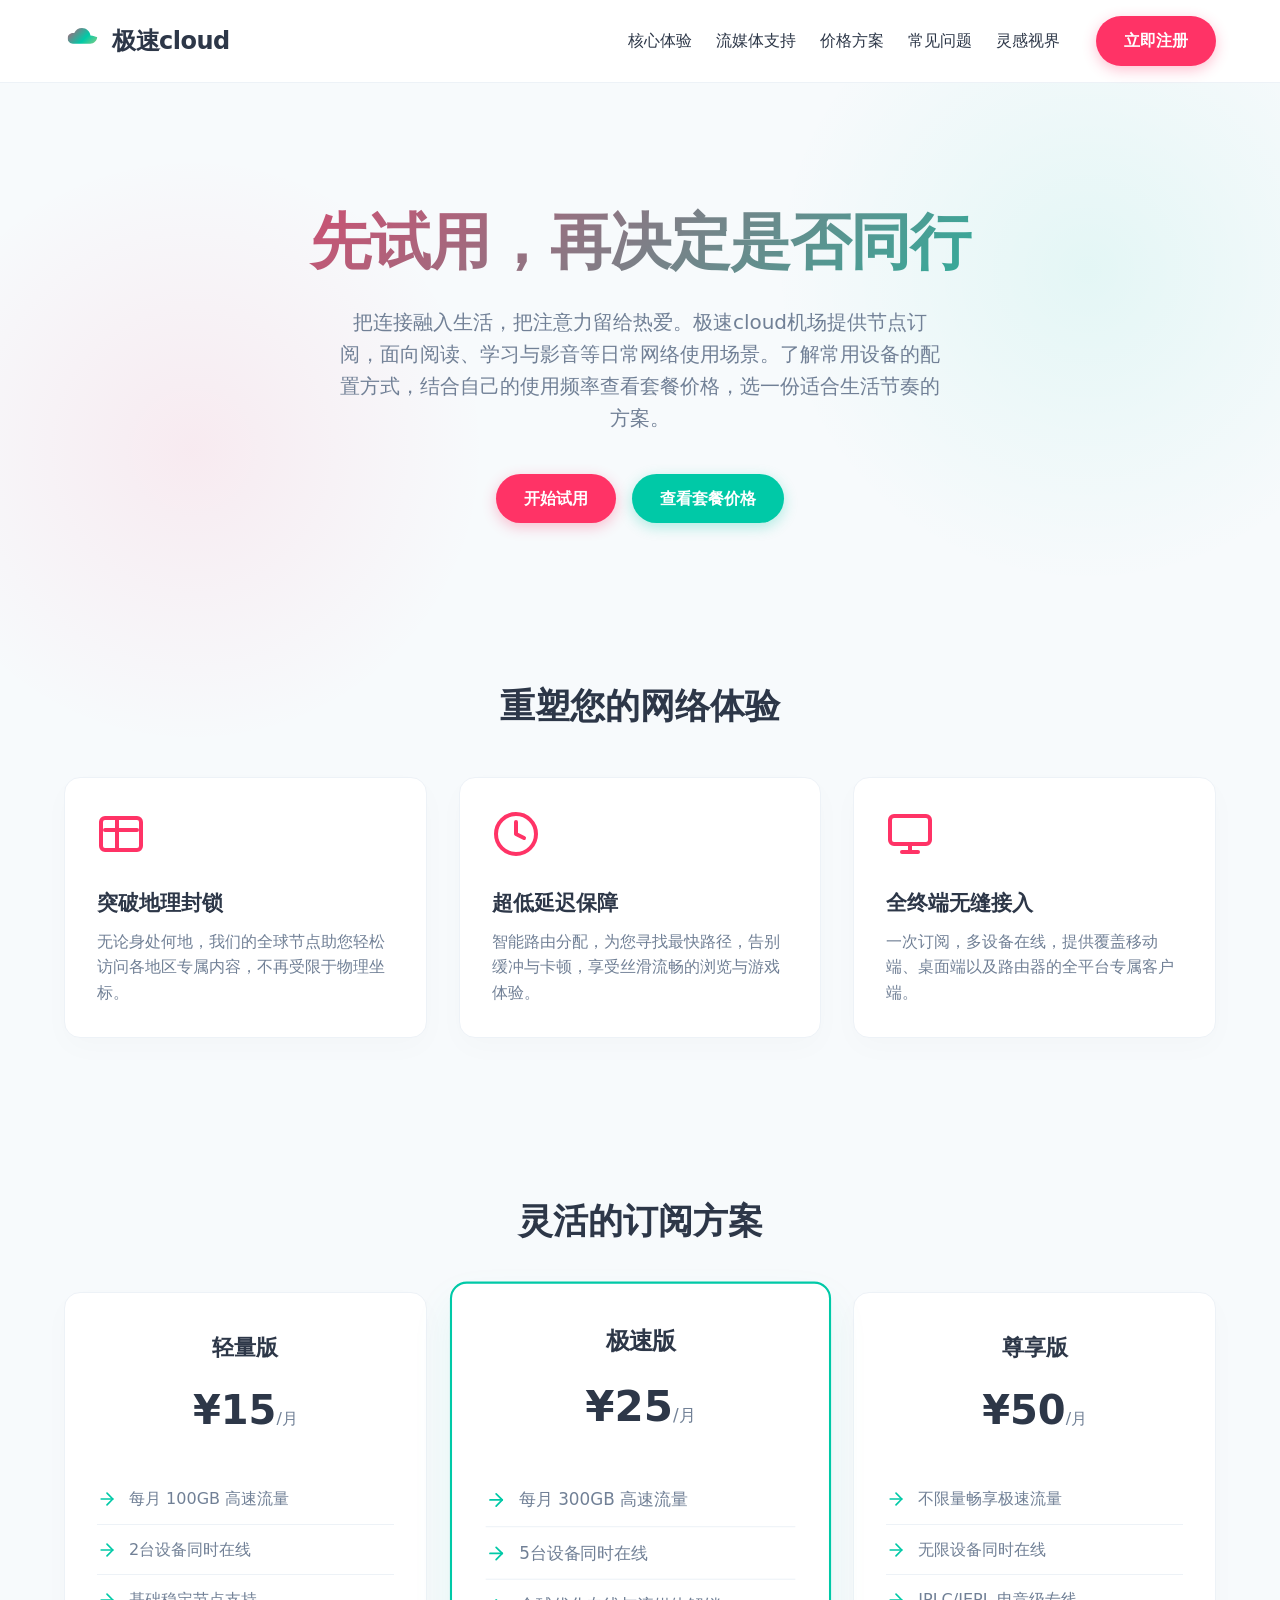
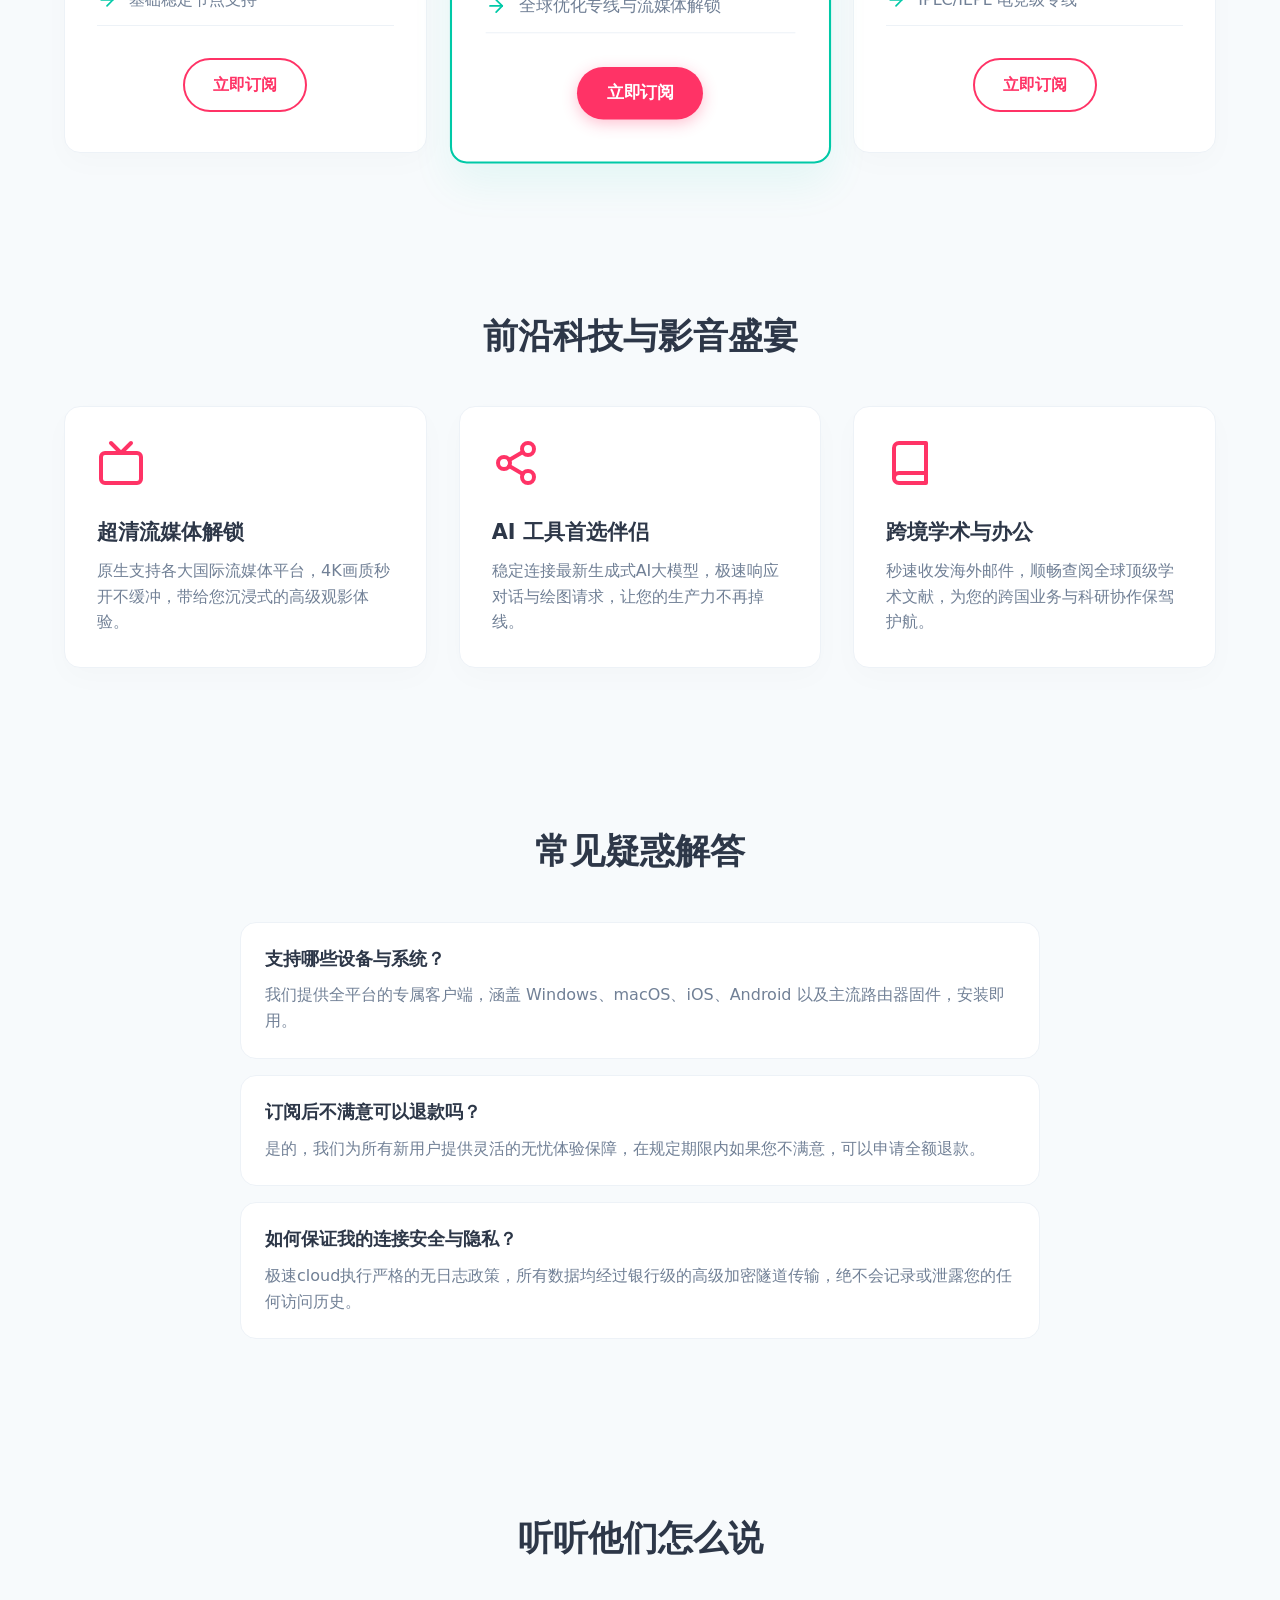
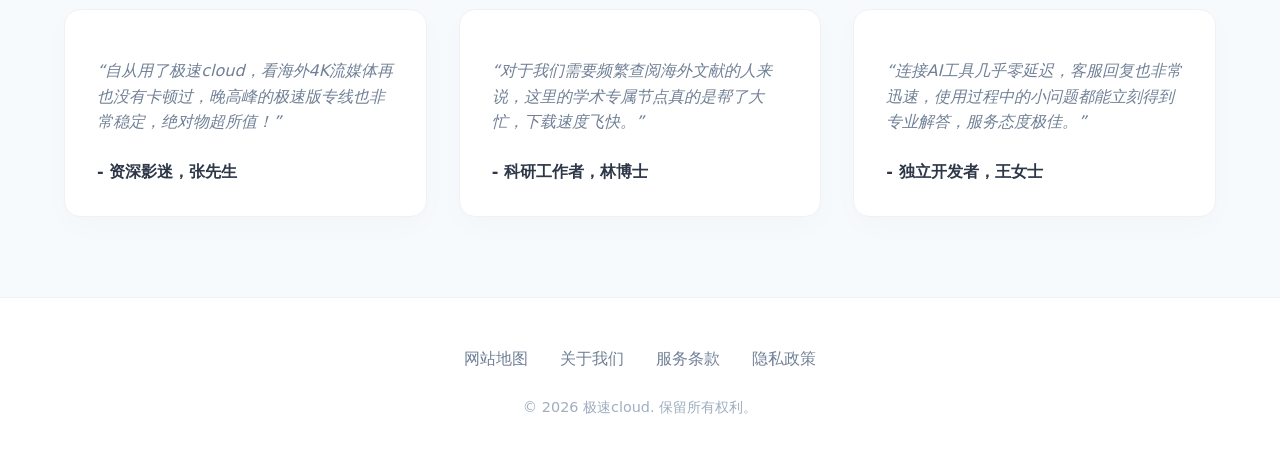
==== commit 1cb0000d: "Restore detailed guides and clarify airport homepage introductions" ====
--- a/index.html
+++ b/index.html
@@ -1,17 +1,18 @@
 <!DOCTYPE html>
+
 <html lang="zh-CN">
 <head>
-    <meta charset="UTF-8">
-    <meta name="viewport" content="width=device-width, initial-scale=1.0">
-    <title>极速cloud - 免费开始试用 | 生活、开发与安全实用指南</title>
-    <link rel="stylesheet" href="style.css">
-    <meta name="description" content="极速cloud 提供多节点与免费试用。站内有 pip 与 conda 设置、手机流量搭配、公共设备安全、线上面试准备等实用指南。">
-    <meta name="keywords" content="极速cloud, 机场推荐, 免费试用, pip源, 手机流量, 公共设备安全, 线上面试">
-    <meta property="og:title" content="极速cloud - 免费开始试用 | 生活、开发与安全实用指南">
-    <meta property="og:description" content="极速cloud 提供多节点与免费试用。站内有 pip 与 conda 设置、手机流量搭配、公共设备安全、线上面试准备等实用指南。">
-    <meta property="og:type" content="website">
-    <meta property="og:image" content="https://jisicloudyun.lol/logo.png">
-    <script type="application/ld+json">
+<meta charset="utf-8"/>
+<meta content="width=device-width, initial-scale=1.0" name="viewport"/>
+<title>极速cloud - 免费开始试用 | 生活、开发与安全实用指南</title>
+<link href="style.css" rel="stylesheet"/>
+<meta content="把连接融入生活，把注意力留给热爱。极速cloud机场提供节点订阅，面向阅读、学习与影音等日常网络使用场景。了解常用设备的配置方式，结合自己的使用频率查看套餐价格，选一份适合生活节奏的方案。" name="description"/>
+<meta content="极速cloud, 机场推荐, 免费试用, pip源, 手机流量, 公共设备安全, 线上面试" name="keywords"/>
+<meta content="极速cloud - 免费开始试用 | 生活、开发与安全实用指南" property="og:title"/>
+<meta content="把连接融入生活，把注意力留给热爱。极速cloud机场提供节点订阅，面向阅读、学习与影音等日常网络使用场景。了解常用设备的配置方式，结合自己的使用频率查看套餐价格，选一份适合生活节奏的方案。" property="og:description"/>
+<meta content="website" property="og:type"/>
+<meta content="https://jisicloudyun.lol/logo.png" property="og:image"/>
+<script type="application/ld+json">
     {
       "@context": "https://schema.org/",
       "@type": "Product",
@@ -23,177 +24,170 @@
       }
     }
     </script>
-</head>
+<style id="swc-mobile-layout-fix">@media(max-width:768px){.btn-primary,.btn-secondary{box-sizing:border-box;max-width:100%;}}</style></head>
 <body>
-        <header>
-        <a href="index.html" class="logo">
-           <svg width="36" height="36" viewBox="0 0 100 100">
-             <defs>
-               <linearGradient id="cloudGrad" x1="0%" y1="0%" x2="100%" y2="100%">
-                 <stop offset="0%" stop-color="#FF3366" />
-                 <stop offset="50%" stop-color="#00C9A7" />
-                 <stop offset="100%" stop-color="#FFD166" />
-               </linearGradient>
-               <clipPath id="cloudClip">
-                 <path d="M73.5,35c-1.5-12-11.5-21-23.5-21c-9.5,0-18,5.5-21.5,14c-1-0.5-2-0.5-3.5-0.5c-8.5,0-15,6.5-15,15c0,8.5,6.5,15,15,15h47.5c11,0,20-9,20-20C92.5,42.5,84,35,73.5,35z"/>
-               </clipPath>
-             </defs>
-             <rect width="100" height="100" fill="url(#cloudGrad)" clip-path="url(#cloudClip)" />
-           </svg>
-           <span>极速cloud</span>
-        </a>
-        <nav>
-            <a href="index.html#features" class="nav-link">核心体验</a>
-            <a href="index.html#streaming" class="nav-link">流媒体支持</a>
-            <a href="index.html#pricing" class="nav-link">价格方案</a>
-            <a href="index.html#faq" class="nav-link">常见问题</a>
-            <a href="news.html" class="nav-link">灵感视界</a>
-        </nav>
-        <a href="https://ww012.twilightaff.com/#/?code=A56DH1Af" rel="nofollow" target="_blank" class="btn-primary header-cta">立即注册</a>
-    </header>
-
-    <main>
-        <!-- 1. Hero -->
-        <section class="hero">
-            <h1>先试用，再决定是否同行</h1>
-            <p>极速cloud 提供免费试用。按你的日常习惯测一测，再选择适合自己的套餐。</p>
-            <div class="hero-actions">
-                <a href="https://ww012.twilightaff.com/#/?code=A56DH1Af" rel="nofollow" target="_blank" class="btn-primary">开始试用</a>
-                <a href="#pricing" class="btn-secondary">查看套餐价格</a>
-            </div>
-        </section>
-
-        <!-- 2. Core advantages -->
-        <section id="features" class="features">
-            <h2>重塑您的网络体验</h2>
-            <div class="card-grid">
-                <div class="card">
-                    <svg viewBox="0 0 24 24" fill="none" stroke="currentColor" stroke-width="2" stroke-linecap="round" stroke-linejoin="round" class="icon"><path d="M4 4h16c1.1 0 2 .9 2 2v12c0 1.1-.9 2-2 2H4c-1.1 0-2-.9-2-2V6c0-1.1.9-2 2-2z"/><path d="M4 10h16"/><path d="M10 4v16"/></svg>
-                    <h3>突破地理封锁</h3>
-                    <p>无论身处何地，我们的全球节点助您轻松访问各地区专属内容，不再受限于物理坐标。</p>
-                </div>
-                <div class="card">
-                    <svg viewBox="0 0 24 24" fill="none" stroke="currentColor" stroke-width="2" stroke-linecap="round" stroke-linejoin="round" class="icon"><circle cx="12" cy="12" r="10"/><polyline points="12 6 12 12 16 14"/></svg>
-                    <h3>超低延迟保障</h3>
-                    <p>智能路由分配，为您寻找最快路径，告别缓冲与卡顿，享受丝滑流畅的浏览与游戏体验。</p>
-                </div>
-                <div class="card">
-                    <svg viewBox="0 0 24 24" fill="none" stroke="currentColor" stroke-width="2" stroke-linecap="round" stroke-linejoin="round" class="icon"><rect x="2" y="3" width="20" height="14" rx="2" ry="2"/><line x1="8" y1="21" x2="16" y2="21"/><line x1="12" y1="17" x2="12" y2="21"/></svg>
-                    <h3>全终端无缝接入</h3>
-                    <p>一次订阅，多设备在线，提供覆盖移动端、桌面端以及路由器的全平台专属客户端。</p>
-                </div>
-            </div>
-        </section>
-
-        <!-- 3. Pricing table -->
-        <section id="pricing" class="pricing">
-            <h2>灵活的订阅方案</h2>
-            <div class="pricing-grid">
-                <div class="pricing-card">
-                    <h3>轻量版</h3>
-                    <div class="price">¥15<span>/月</span></div>
-                    <ul>
-                        <li><svg class="list-icon" viewBox="0 0 24 24" fill="none" stroke="currentColor" stroke-width="2" stroke-linecap="round" stroke-linejoin="round"><line x1="5" y1="12" x2="19" y2="12"/><polyline points="12 5 19 12 12 19"/></svg> 每月 100GB 高速流量</li>
-                        <li><svg class="list-icon" viewBox="0 0 24 24" fill="none" stroke="currentColor" stroke-width="2" stroke-linecap="round" stroke-linejoin="round"><line x1="5" y1="12" x2="19" y2="12"/><polyline points="12 5 19 12 12 19"/></svg> 2台设备同时在线</li>
-                        <li><svg class="list-icon" viewBox="0 0 24 24" fill="none" stroke="currentColor" stroke-width="2" stroke-linecap="round" stroke-linejoin="round"><line x1="5" y1="12" x2="19" y2="12"/><polyline points="12 5 19 12 12 19"/></svg> 基础稳定节点支持</li>
-                    </ul>
-                    <a href="https://ww012.twilightaff.com/#/?code=A56DH1Af" rel="nofollow" target="_blank" class="btn-outline">立即订阅</a>
-                </div>
-                <div class="pricing-card featured">
-                    <h3>极速版</h3>
-                    <div class="price">¥25<span>/月</span></div>
-                    <ul>
-                        <li><svg class="list-icon" viewBox="0 0 24 24" fill="none" stroke="currentColor" stroke-width="2" stroke-linecap="round" stroke-linejoin="round"><line x1="5" y1="12" x2="19" y2="12"/><polyline points="12 5 19 12 12 19"/></svg> 每月 300GB 高速流量</li>
-                        <li><svg class="list-icon" viewBox="0 0 24 24" fill="none" stroke="currentColor" stroke-width="2" stroke-linecap="round" stroke-linejoin="round"><line x1="5" y1="12" x2="19" y2="12"/><polyline points="12 5 19 12 12 19"/></svg> 5台设备同时在线</li>
-                        <li><svg class="list-icon" viewBox="0 0 24 24" fill="none" stroke="currentColor" stroke-width="2" stroke-linecap="round" stroke-linejoin="round"><line x1="5" y1="12" x2="19" y2="12"/><polyline points="12 5 19 12 12 19"/></svg> 全球优化专线与流媒体解锁</li>
-                    </ul>
-                    <a href="https://ww012.twilightaff.com/#/?code=A56DH1Af" rel="nofollow" target="_blank" class="btn-primary">立即订阅</a>
-                </div>
-                <div class="pricing-card">
-                    <h3>尊享版</h3>
-                    <div class="price">¥50<span>/月</span></div>
-                    <ul>
-                        <li><svg class="list-icon" viewBox="0 0 24 24" fill="none" stroke="currentColor" stroke-width="2" stroke-linecap="round" stroke-linejoin="round"><line x1="5" y1="12" x2="19" y2="12"/><polyline points="12 5 19 12 12 19"/></svg> 不限量畅享极速流量</li>
-                        <li><svg class="list-icon" viewBox="0 0 24 24" fill="none" stroke="currentColor" stroke-width="2" stroke-linecap="round" stroke-linejoin="round"><line x1="5" y1="12" x2="19" y2="12"/><polyline points="12 5 19 12 12 19"/></svg> 无限设备同时在线</li>
-                        <li><svg class="list-icon" viewBox="0 0 24 24" fill="none" stroke="currentColor" stroke-width="2" stroke-linecap="round" stroke-linejoin="round"><line x1="5" y1="12" x2="19" y2="12"/><polyline points="12 5 19 12 12 19"/></svg> IPLC/IEPL 电竞级专线</li>
-                    </ul>
-                    <a href="https://ww012.twilightaff.com/#/?code=A56DH1Af" rel="nofollow" target="_blank" class="btn-outline">立即订阅</a>
-                </div>
-            </div>
-        </section>
-
-        <!-- 4. Streaming & AI support -->
-        <section id="streaming" class="support-ecosystem">
-            <h2>前沿科技与影音盛宴</h2>
-            <div class="card-grid">
-                <div class="card">
-                    <svg viewBox="0 0 24 24" fill="none" stroke="currentColor" stroke-width="2" stroke-linecap="round" stroke-linejoin="round" class="icon"><rect x="2" y="7" width="20" height="15" rx="2" ry="2"/><polyline points="17 2 12 7 7 2"/></svg>
-                    <h3>超清流媒体解锁</h3>
-                    <p>原生支持各大国际流媒体平台，4K画质秒开不缓冲，带给您沉浸式的高级观影体验。</p>
-                </div>
-                <div class="card">
-                    <svg viewBox="0 0 24 24" fill="none" stroke="currentColor" stroke-width="2" stroke-linecap="round" stroke-linejoin="round" class="icon"><circle cx="18" cy="5" r="3"/><circle cx="6" cy="12" r="3"/><circle cx="18" cy="19" r="3"/><line x1="8.59" y1="13.51" x2="15.42" y2="17.49"/><line x1="15.41" y1="6.51" x2="8.59" y2="10.49"/></svg>
-                    <h3>AI 工具首选伴侣</h3>
-                    <p>稳定连接最新生成式AI大模型，极速响应对话与绘图请求，让您的生产力不再掉线。</p>
-                </div>
-                <div class="card">
-                    <svg viewBox="0 0 24 24" fill="none" stroke="currentColor" stroke-width="2" stroke-linecap="round" stroke-linejoin="round" class="icon"><path d="M4 19.5A2.5 2.5 0 0 1 6.5 17H20"/><path d="M6.5 2H20v20H6.5A2.5 2.5 0 0 1 4 19.5v-15A2.5 2.5 0 0 1 6.5 2z"/></svg>
-                    <h3>跨境学术与办公</h3>
-                    <p>秒速收发海外邮件，顺畅查阅全球顶级学术文献，为您的跨国业务与科研协作保驾护航。</p>
-                </div>
-            </div>
-        </section>
-
-        <!-- 5. FAQ -->
-        <section id="faq" class="faq">
-            <h2>常见疑惑解答</h2>
-            <div class="faq-list">
-                <div class="faq-item">
-                    <h4>支持哪些设备与系统？</h4>
-                    <p>我们提供全平台的专属客户端，涵盖 Windows、macOS、iOS、Android 以及主流路由器固件，安装即用。</p>
-                </div>
-                <div class="faq-item">
-                    <h4>订阅后不满意可以退款吗？</h4>
-                    <p>是的，我们为所有新用户提供灵活的无忧体验保障，在规定期限内如果您不满意，可以申请全额退款。</p>
-                </div>
-                <div class="faq-item">
-                    <h4>如何保证我的连接安全与隐私？</h4>
-                    <p>极速cloud执行严格的无日志政策，所有数据均经过银行级的高级加密隧道传输，绝不会记录或泄露您的任何访问历史。</p>
-                </div>
-            </div>
-        </section>
-
-        <!-- 6. User Testimonials -->
-        <section class="testimonials">
-            <h2>听听他们怎么说</h2>
-            <div class="card-grid">
-                <div class="testimonial-card">
-                    <p>“自从用了极速cloud，看海外4K流媒体再也没有卡顿过，晚高峰的极速版专线也非常稳定，绝对物超所值！”</p>
-                    <div class="author">- 资深影迷，张先生</div>
-                </div>
-                <div class="testimonial-card">
-                    <p>“对于我们需要频繁查阅海外文献的人来说，这里的学术专属节点真的是帮了大忙，下载速度飞快。”</p>
-                    <div class="author">- 科研工作者，林博士</div>
-                </div>
-                <div class="testimonial-card">
-                    <p>“连接AI工具几乎零延迟，客服回复也非常迅速，使用过程中的小问题都能立刻得到专业解答，服务态度极佳。”</p>
-                    <div class="author">- 独立开发者，王女士</div>
-                </div>
-            </div>
-        </section>
-    </main>
-
-    <!-- 7. Footer -->
-    <footer>
-        <div class="footer-links">
-            <a href="sitemap.html">网站地图</a>
-            <a href="about.html">关于我们</a>
-            <a href="terms.html">服务条款</a>
-            <a href="privacy.html">隐私政策</a>
+<header>
+<a class="logo" href="index.html">
+<svg height="36" viewbox="0 0 100 100" width="36">
+<defs>
+<lineargradient id="cloudGrad" x1="0%" x2="100%" y1="0%" y2="100%">
+<stop offset="0%" stop-color="#FF3366"></stop>
+<stop offset="50%" stop-color="#00C9A7"></stop>
+<stop offset="100%" stop-color="#FFD166"></stop>
+</lineargradient>
+<clippath id="cloudClip">
+<path d="M73.5,35c-1.5-12-11.5-21-23.5-21c-9.5,0-18,5.5-21.5,14c-1-0.5-2-0.5-3.5-0.5c-8.5,0-15,6.5-15,15c0,8.5,6.5,15,15,15h47.5c11,0,20-9,20-20C92.5,42.5,84,35,73.5,35z"></path>
+</clippath>
+</defs>
+<rect clip-path="url(#cloudClip)" fill="url(#cloudGrad)" height="100" width="100"></rect>
+</svg>
+<span>极速cloud</span>
+</a>
+<nav>
+<a class="nav-link" href="index.html#features">核心体验</a>
+<a class="nav-link" href="index.html#streaming">流媒体支持</a>
+<a class="nav-link" href="index.html#pricing">价格方案</a>
+<a class="nav-link" href="index.html#faq">常见问题</a>
+<a class="nav-link" href="news.html">灵感视界</a>
+</nav>
+<a class="btn-primary header-cta" href="https://ww012.twilightaff.com/#/?code=A56DH1Af" rel="nofollow" target="_blank">立即注册</a>
+</header>
+<main>
+<!-- 1. Hero -->
+<section class="hero">
+<h1>先试用，再决定是否同行</h1>
+<p>把连接融入生活，把注意力留给热爱。极速cloud机场提供节点订阅，面向阅读、学习与影音等日常网络使用场景。了解常用设备的配置方式，结合自己的使用频率查看套餐价格，选一份适合生活节奏的方案。</p>
+<div class="hero-actions">
+<a class="btn-primary" href="https://ww012.twilightaff.com/#/?code=A56DH1Af" rel="nofollow" target="_blank">开始试用</a>
+<a class="btn-secondary" href="#pricing">查看套餐价格</a>
+</div>
+</section>
+<!-- 2. Core advantages -->
+<section class="features" id="features">
+<h2>重塑您的网络体验</h2>
+<div class="card-grid">
+<div class="card">
+<svg class="icon" fill="none" stroke="currentColor" stroke-linecap="round" stroke-linejoin="round" stroke-width="2" viewbox="0 0 24 24"><path d="M4 4h16c1.1 0 2 .9 2 2v12c0 1.1-.9 2-2 2H4c-1.1 0-2-.9-2-2V6c0-1.1.9-2 2-2z"></path><path d="M4 10h16"></path><path d="M10 4v16"></path></svg>
+<h3>突破地理封锁</h3>
+<p>无论身处何地，我们的全球节点助您轻松访问各地区专属内容，不再受限于物理坐标。</p>
+</div>
+<div class="card">
+<svg class="icon" fill="none" stroke="currentColor" stroke-linecap="round" stroke-linejoin="round" stroke-width="2" viewbox="0 0 24 24"><circle cx="12" cy="12" r="10"></circle><polyline points="12 6 12 12 16 14"></polyline></svg>
+<h3>超低延迟保障</h3>
+<p>智能路由分配，为您寻找最快路径，告别缓冲与卡顿，享受丝滑流畅的浏览与游戏体验。</p>
+</div>
+<div class="card">
+<svg class="icon" fill="none" stroke="currentColor" stroke-linecap="round" stroke-linejoin="round" stroke-width="2" viewbox="0 0 24 24"><rect height="14" rx="2" ry="2" width="20" x="2" y="3"></rect><line x1="8" x2="16" y1="21" y2="21"></line><line x1="12" x2="12" y1="17" y2="21"></line></svg>
+<h3>全终端无缝接入</h3>
+<p>一次订阅，多设备在线，提供覆盖移动端、桌面端以及路由器的全平台专属客户端。</p>
+</div>
+</div>
+</section>
+<!-- 3. Pricing table -->
+<section class="pricing" id="pricing">
+<h2>灵活的订阅方案</h2>
+<div class="pricing-grid">
+<div class="pricing-card">
+<h3>轻量版</h3>
+<div class="price">¥15<span>/月</span></div>
+<ul>
+<li><svg class="list-icon" fill="none" stroke="currentColor" stroke-linecap="round" stroke-linejoin="round" stroke-width="2" viewbox="0 0 24 24"><line x1="5" x2="19" y1="12" y2="12"></line><polyline points="12 5 19 12 12 19"></polyline></svg> 每月 100GB 高速流量</li>
+<li><svg class="list-icon" fill="none" stroke="currentColor" stroke-linecap="round" stroke-linejoin="round" stroke-width="2" viewbox="0 0 24 24"><line x1="5" x2="19" y1="12" y2="12"></line><polyline points="12 5 19 12 12 19"></polyline></svg> 2台设备同时在线</li>
+<li><svg class="list-icon" fill="none" stroke="currentColor" stroke-linecap="round" stroke-linejoin="round" stroke-width="2" viewbox="0 0 24 24"><line x1="5" x2="19" y1="12" y2="12"></line><polyline points="12 5 19 12 12 19"></polyline></svg> 基础稳定节点支持</li>
+</ul>
+<a class="btn-outline" href="https://ww012.twilightaff.com/#/?code=A56DH1Af" rel="nofollow" target="_blank">立即订阅</a>
+</div>
+<div class="pricing-card featured">
+<h3>极速版</h3>
+<div class="price">¥25<span>/月</span></div>
+<ul>
+<li><svg class="list-icon" fill="none" stroke="currentColor" stroke-linecap="round" stroke-linejoin="round" stroke-width="2" viewbox="0 0 24 24"><line x1="5" x2="19" y1="12" y2="12"></line><polyline points="12 5 19 12 12 19"></polyline></svg> 每月 300GB 高速流量</li>
+<li><svg class="list-icon" fill="none" stroke="currentColor" stroke-linecap="round" stroke-linejoin="round" stroke-width="2" viewbox="0 0 24 24"><line x1="5" x2="19" y1="12" y2="12"></line><polyline points="12 5 19 12 12 19"></polyline></svg> 5台设备同时在线</li>
+<li><svg class="list-icon" fill="none" stroke="currentColor" stroke-linecap="round" stroke-linejoin="round" stroke-width="2" viewbox="0 0 24 24"><line x1="5" x2="19" y1="12" y2="12"></line><polyline points="12 5 19 12 12 19"></polyline></svg> 全球优化专线与流媒体解锁</li>
+</ul>
+<a class="btn-primary" href="https://ww012.twilightaff.com/#/?code=A56DH1Af" rel="nofollow" target="_blank">立即订阅</a>
+</div>
+<div class="pricing-card">
+<h3>尊享版</h3>
+<div class="price">¥50<span>/月</span></div>
+<ul>
+<li><svg class="list-icon" fill="none" stroke="currentColor" stroke-linecap="round" stroke-linejoin="round" stroke-width="2" viewbox="0 0 24 24"><line x1="5" x2="19" y1="12" y2="12"></line><polyline points="12 5 19 12 12 19"></polyline></svg> 不限量畅享极速流量</li>
+<li><svg class="list-icon" fill="none" stroke="currentColor" stroke-linecap="round" stroke-linejoin="round" stroke-width="2" viewbox="0 0 24 24"><line x1="5" x2="19" y1="12" y2="12"></line><polyline points="12 5 19 12 12 19"></polyline></svg> 无限设备同时在线</li>
+<li><svg class="list-icon" fill="none" stroke="currentColor" stroke-linecap="round" stroke-linejoin="round" stroke-width="2" viewbox="0 0 24 24"><line x1="5" x2="19" y1="12" y2="12"></line><polyline points="12 5 19 12 12 19"></polyline></svg> IPLC/IEPL 电竞级专线</li>
+</ul>
+<a class="btn-outline" href="https://ww012.twilightaff.com/#/?code=A56DH1Af" rel="nofollow" target="_blank">立即订阅</a>
+</div>
+</div>
+</section>
+<!-- 4. Streaming & AI support -->
+<section class="support-ecosystem" id="streaming">
+<h2>前沿科技与影音盛宴</h2>
+<div class="card-grid">
+<div class="card">
+<svg class="icon" fill="none" stroke="currentColor" stroke-linecap="round" stroke-linejoin="round" stroke-width="2" viewbox="0 0 24 24"><rect height="15" rx="2" ry="2" width="20" x="2" y="7"></rect><polyline points="17 2 12 7 7 2"></polyline></svg>
+<h3>超清流媒体解锁</h3>
+<p>原生支持各大国际流媒体平台，4K画质秒开不缓冲，带给您沉浸式的高级观影体验。</p>
+</div>
+<div class="card">
+<svg class="icon" fill="none" stroke="currentColor" stroke-linecap="round" stroke-linejoin="round" stroke-width="2" viewbox="0 0 24 24"><circle cx="18" cy="5" r="3"></circle><circle cx="6" cy="12" r="3"></circle><circle cx="18" cy="19" r="3"></circle><line x1="8.59" x2="15.42" y1="13.51" y2="17.49"></line><line x1="15.41" x2="8.59" y1="6.51" y2="10.49"></line></svg>
+<h3>AI 工具首选伴侣</h3>
+<p>稳定连接最新生成式AI大模型，极速响应对话与绘图请求，让您的生产力不再掉线。</p>
+</div>
+<div class="card">
+<svg class="icon" fill="none" stroke="currentColor" stroke-linecap="round" stroke-linejoin="round" stroke-width="2" viewbox="0 0 24 24"><path d="M4 19.5A2.5 2.5 0 0 1 6.5 17H20"></path><path d="M6.5 2H20v20H6.5A2.5 2.5 0 0 1 4 19.5v-15A2.5 2.5 0 0 1 6.5 2z"></path></svg>
+<h3>跨境学术与办公</h3>
+<p>秒速收发海外邮件，顺畅查阅全球顶级学术文献，为您的跨国业务与科研协作保驾护航。</p>
+</div>
+</div>
+</section>
+<!-- 5. FAQ -->
+<section class="faq" id="faq">
+<h2>常见疑惑解答</h2>
+<div class="faq-list">
+<div class="faq-item">
+<h4>支持哪些设备与系统？</h4>
+<p>我们提供全平台的专属客户端，涵盖 Windows、macOS、iOS、Android 以及主流路由器固件，安装即用。</p>
+</div>
+<div class="faq-item">
+<h4>订阅后不满意可以退款吗？</h4>
+<p>是的，我们为所有新用户提供灵活的无忧体验保障，在规定期限内如果您不满意，可以申请全额退款。</p>
+</div>
+<div class="faq-item">
+<h4>如何保证我的连接安全与隐私？</h4>
+<p>极速cloud执行严格的无日志政策，所有数据均经过银行级的高级加密隧道传输，绝不会记录或泄露您的任何访问历史。</p>
+</div>
+</div>
+</section>
+<!-- 6. User Testimonials -->
+<section class="testimonials">
+<h2>听听他们怎么说</h2>
+<div class="card-grid">
+<div class="testimonial-card">
+<p>“自从用了极速cloud，看海外4K流媒体再也没有卡顿过，晚高峰的极速版专线也非常稳定，绝对物超所值！”</p>
+<div class="author">- 资深影迷，张先生</div>
+</div>
+<div class="testimonial-card">
+<p>“对于我们需要频繁查阅海外文献的人来说，这里的学术专属节点真的是帮了大忙，下载速度飞快。”</p>
+<div class="author">- 科研工作者，林博士</div>
+</div>
+<div class="testimonial-card">
+<p>“连接AI工具几乎零延迟，客服回复也非常迅速，使用过程中的小问题都能立刻得到专业解答，服务态度极佳。”</p>
+<div class="author">- 独立开发者，王女士</div>
+</div>
+</div>
+</section>
+</main>
+<!-- 7. Footer -->
+<footer>
+<div class="footer-links">
+<a href="sitemap.html">网站地图</a>
+<a href="about.html">关于我们</a>
+<a href="terms.html">服务条款</a>
+<a href="privacy.html">隐私政策</a>
+</div>
+<div class="footer-copy">
+            © 2026 极速cloud. 保留所有权利。
         </div>
-        <div class="footer-copy">
-            &copy; 2026 极速cloud. 保留所有权利。
-        </div>
-    </footer>
+</footer>
 </body>
 </html>
